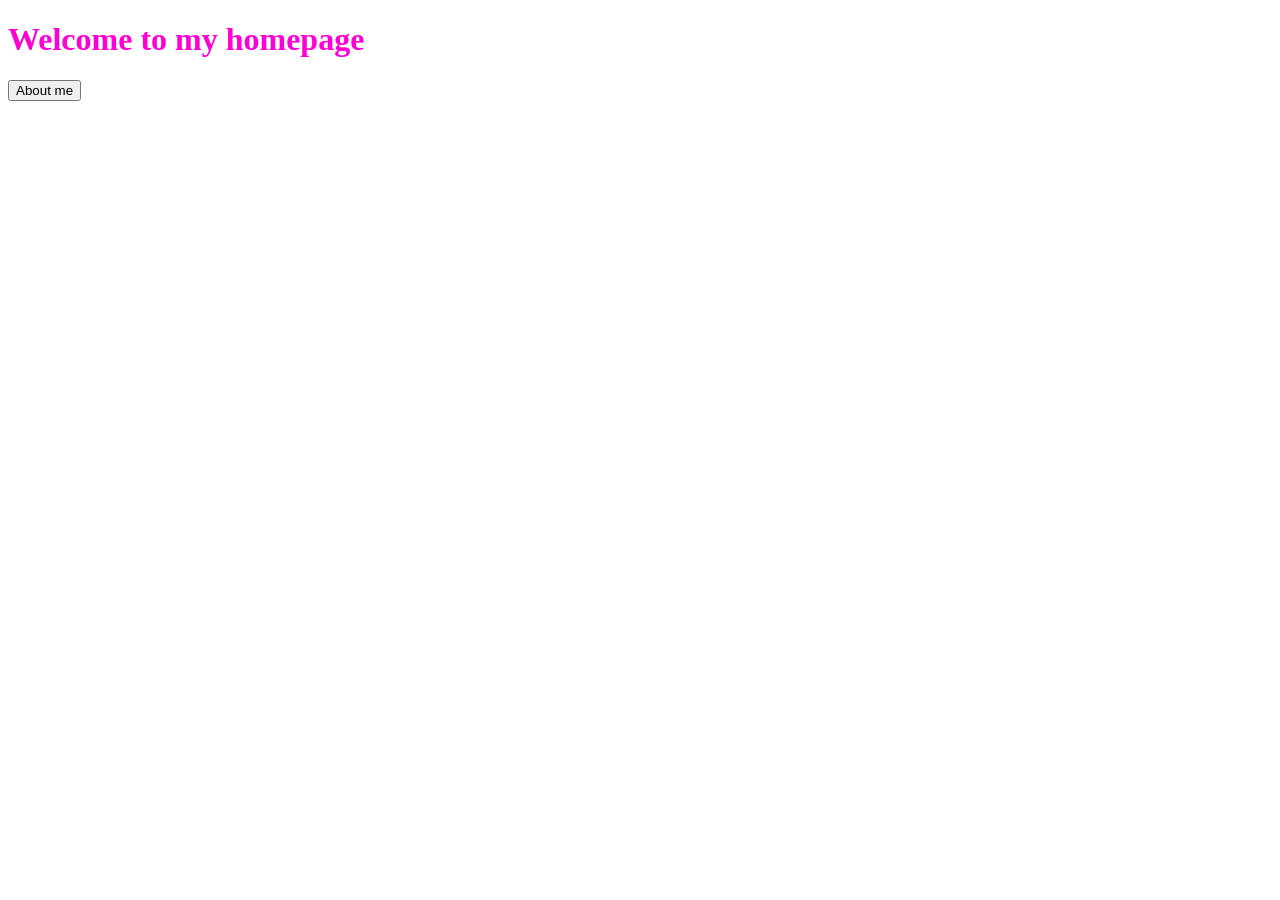
==== index.html @ db97ad0d "added about me section added a button to show about me section" ====
<!DOCTYPE html>
<html>
<head>
    <title>Hello World</title>
</head>
<body>
    <h1 style="color: rgb(255, 0, 212);">Welcome to my homepage</h1>
        <button onclick="showAboutMe()">About me</button>

    <div id="about-me" style="display: none;">
        <h2>About me</h2>
        <p>Hello! My name is Nicole. Welcome to my website!</p>
    </div>

    <script>
        function showAboutMe() {
            document.getElementById("about-me").style.display = "block";
        }
    </script>
</body>
</html>
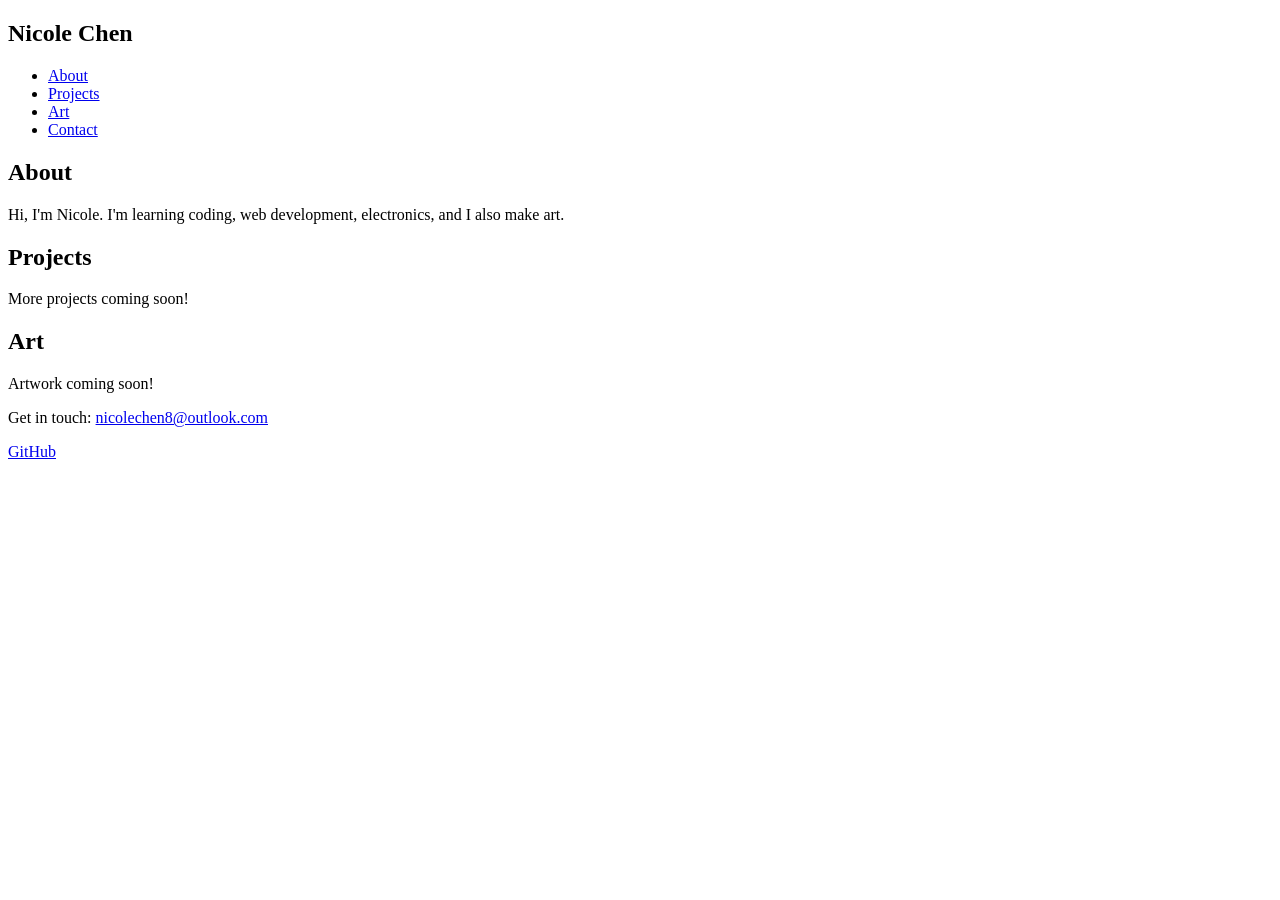
==== commit 53342ecb: "Added sections to portfolio Added clickable links to about, project, art, contact" ====
--- a/index.html
+++ b/index.html
@@ -1,21 +1,57 @@
 <!DOCTYPE html>
-<html>
+<html lang="en">
 <head>
-    <title>Hello World</title>
+  <meta charset="UTF-8">
+  <meta name="viewport" content="width=device-width, initial-scale=1.0">
+  <title>Your Name — Portfolio</title>
+  <link rel="stylesheet" href="style.css">
 </head>
 <body>
-    <h1 style="color: rgb(255, 0, 212);">Welcome to my homepage</h1>
-        <button onclick="showAboutMe()">About me</button>
 
-    <div id="about-me" style="display: none;">
-        <h2>About me</h2>
-        <p>Hello! My name is Nicole. Welcome to my website!</p>
-    </div>
+  <header>
+    <nav>
+      <h1>Nicole Chen</h1>
+      <ul class="nav-links">
+        <li><a href="#about">About</a></li>
+        <li><a href="#projects">Projects</a></li>
+        <li><a href="#art">Art</a></li>
+        <li><a href="#contact">Contact</a></li>
+      </ul>
+    </nav>
+  </header>
 
-    <script>
-        function showAboutMe() {
-            document.getElementById("about-me").style.display = "block";
-        }
-    </script>
+  <main>
+
+    <section id="about">
+      <h2>About</h2>
+      <p>Hi, I'm Nicole. I'm learning coding, web development, electronics, and I also make art.</p>
+    </section>
+
+    <section id="projects">
+      <h2>Projects</h2>
+      <div class="card-grid">
+        <div class="card placeholder">
+          <p>More projects coming soon!</p>
+        </div>
+      </div>
+    </section>
+
+    <section id="art">
+      <h2>Art</h2>
+      <div class="card-grid">
+        <div class="card placeholder">
+          <p>Artwork coming soon!</p>
+        </div>
+      </div>
+    </section>
+
+  </main>
+
+  <footer id="contact">
+    <p>Get in touch: <a href="mailto:nicolechen8@outlook.com">nicolechen8@outlook.com</a></p>
+    <p><a href="https://github.com/yimingchen1070" target="_blank">GitHub</a></p>
+  </footer>
+
+  <script src="script.js"></script>
 </body>
-</html>
+</html>
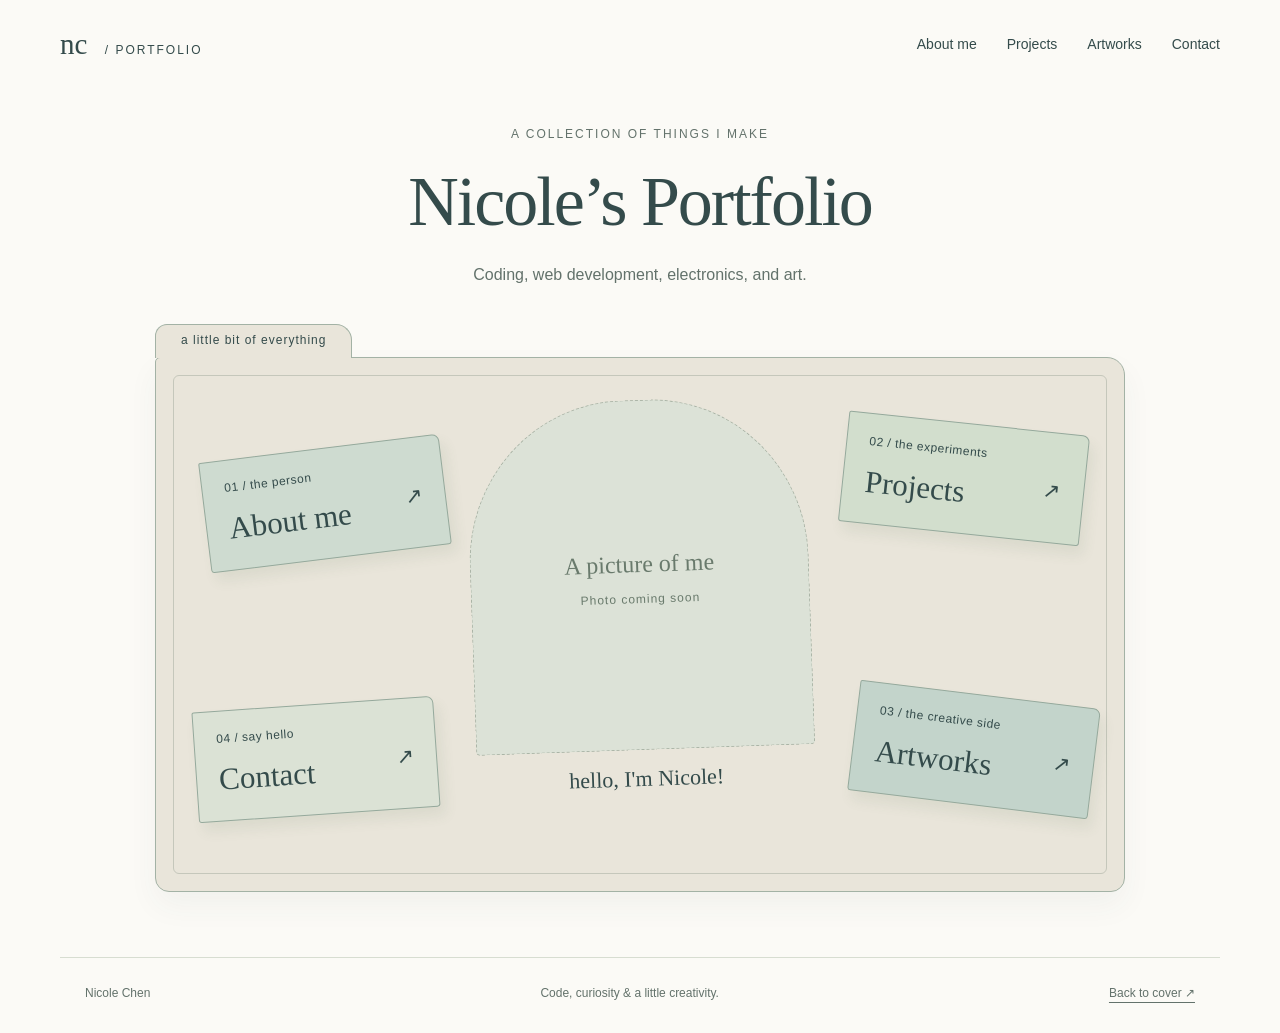
==== commit a859768b: "New design New interface design and different pages" ====
--- a/index.html
+++ b/index.html
@@ -1,57 +1,2 @@
 <!DOCTYPE html>
-<html lang="en">
-<head>
-  <meta charset="UTF-8">
-  <meta name="viewport" content="width=device-width, initial-scale=1.0">
-  <title>Your Name — Portfolio</title>
-  <link rel="stylesheet" href="style.css">
-</head>
-<body>
-
-  <header>
-    <nav>
-      <h1>Nicole Chen</h1>
-      <ul class="nav-links">
-        <li><a href="#about">About</a></li>
-        <li><a href="#projects">Projects</a></li>
-        <li><a href="#art">Art</a></li>
-        <li><a href="#contact">Contact</a></li>
-      </ul>
-    </nav>
-  </header>
-
-  <main>
-
-    <section id="about">
-      <h2>About</h2>
-      <p>Hi, I'm Nicole. I'm learning coding, web development, electronics, and I also make art.</p>
-    </section>
-
-    <section id="projects">
-      <h2>Projects</h2>
-      <div class="card-grid">
-        <div class="card placeholder">
-          <p>More projects coming soon!</p>
-        </div>
-      </div>
-    </section>
-
-    <section id="art">
-      <h2>Art</h2>
-      <div class="card-grid">
-        <div class="card placeholder">
-          <p>Artwork coming soon!</p>
-        </div>
-      </div>
-    </section>
-
-  </main>
-
-  <footer id="contact">
-    <p>Get in touch: <a href="mailto:nicolechen8@outlook.com">nicolechen8@outlook.com</a></p>
-    <p><a href="https://github.com/yimingchen1070" target="_blank">GitHub</a></p>
-  </footer>
-
-  <script src="script.js"></script>
-</body>
-</html>+<html lang="en"><head><meta charset="UTF-8"><meta name="viewport" content="width=device-width,initial-scale=1"><meta name="description" content="Nicole Chen's portfolio: coding, web development, electronics, and art."><title>Nicole's Portfolio — Nicole Chen</title><link rel="stylesheet" href="style.css"><script src="content.js" defer></script><script src="script.js" defer></script></head><body class="cover-page"><a class="skip" href="#main">Skip to content</a><header><a class="brand" href="index.html">nc<span> / portfolio</span></a><nav aria-label="Main navigation"><a href="about.html" >About me</a><a href="projects.html" >Projects</a><a href="art.html" >Artworks</a><a href="contact.html" >Contact</a></nav></header><main id="main"><div class="cover-heading"><p class="eyebrow">A collection of things I make</p><h1>Nicole’s Portfolio</h1><p>Coding, web development, electronics, and art.</p></div><section class="folder" aria-label="Explore my portfolio"><span class="folder-tab" aria-hidden="true">a little bit of everything</span><div class="folder-inner"></div><div class="cover-photo"><div class="photo-placeholder portrait" data-photo="portrait" role="img" aria-label="A picture of me"><span>A picture of me<small>Photo coming soon</small></span></div><span class="signature">hello, I'm Nicole!</span></div><a class="folder-link about-tab" href="about.html"><small>01 / the person</small>About me <span>↗</span></a><a class="folder-link projects-tab" href="projects.html"><small>02 / the experiments</small>Projects <span>↗</span></a><a class="folder-link contact-tab" href="contact.html"><small>04 / say hello</small>Contact <span>↗</span></a><a class="folder-link art-tab" href="art.html"><small>03 / the creative side</small>Artworks <span>↗</span></a></section></main><footer><span>Nicole Chen</span><span>Code, curiosity & a little creativity.</span><a href="index.html">Back to cover ↗</a></footer><dialog id="lightbox" aria-labelledby="lightbox-title"><button class="close" aria-label="Close artwork">Close ×</button><img id="lightbox-image" alt=""><h2 id="lightbox-title"></h2><p id="lightbox-caption"></p></dialog></body></html>
--- a/style.css
+++ b/style.css
@@ -0,0 +1,7 @@
+/* Shared colors: edit these to change the whole portfolio. */
+:root{--paper:#fbfaf6;--ink:#344b4b;--muted:#63726b;--green:#cedbd0;--border:#a3b2a5;--folder:#e9e5da;--hand:'Segoe Print','Bradley Hand','Comic Sans MS',cursive}
+*{box-sizing:border-box}html{scroll-behavior:smooth}body{margin:0;background:var(--paper);color:var(--ink);font:16px/1.7 'Segoe UI',Arial,sans-serif}a{color:inherit;text-underline-offset:5px}button{font:inherit;cursor:pointer}img{max-width:100%;display:block}[hidden]{display:none!important}:focus-visible{outline:3px solid #37684a;outline-offset:6px}h1,h2,p{margin-top:0}h1{font-family:var(--hand);font-size:clamp(40px,5.5vw,70px);font-weight:400;line-height:1.3;letter-spacing:-2px;margin-bottom:14px}h2{font-weight:500;font-size:25px;line-height:1.4}p{color:var(--muted)}header{max-width:1240px;margin:auto;min-height:90px;padding:20px 40px;display:flex;align-items:center;justify-content:space-between;gap:24px}.brand{font-family:Georgia,serif;font-size:29px;text-decoration:none}.brand span{font:12px 'Segoe UI',sans-serif;letter-spacing:2px;text-transform:uppercase;margin-left:12px}nav{display:flex;gap:30px;flex-wrap:wrap}nav a{font-size:14px;text-decoration:none}nav a:hover,nav a[aria-current]{text-decoration:underline;text-decoration-thickness:2px}.cover-heading{text-align:center;margin:34px 20px 68px}.eyebrow{font-size:12px;text-transform:uppercase;letter-spacing:2px}.folder{isolation:isolate;position:relative;max-width:970px;height:535px;margin:0 auto 65px;background:var(--folder);border:1px solid var(--border);border-radius:5px 18px 14px 14px;box-shadow:0 14px 30px #344b4b0d}.folder-tab{position:absolute;left:-1px;top:-34px;height:34px;padding:5px 25px;background:var(--folder);border:1px solid var(--border);border-bottom:0;border-radius:12px 16px 0 0;font-size:12px;letter-spacing:1px}.folder-inner{position:absolute;inset:17px;border:1px solid #c5c7bb;border-radius:6px;z-index:-1}.cover-photo{position:absolute;width:35%;left:32.5%;top:42px;text-align:center;transform:rotate(-2deg)}.photo-placeholder{background:#efeee7;border:1px dashed #aab4a6;display:grid;place-items:center;text-align:center;overflow:hidden}.photo-placeholder>span{font-family:var(--hand);font-size:24px;color:#697a6c}.photo-placeholder small{display:block;font:12px 'Segoe UI',sans-serif;letter-spacing:1px;margin-top:8px}.photo-placeholder img{width:100%;height:100%;object-fit:cover;min-height:0}.portrait{height:350px;border-radius:46% 46% 4px 4px;background:#dce2d7}.signature{display:block;font-family:var(--hand);font-size:22px;margin-top:10px}.folder-link{position:absolute;width:25%;padding:20px 22px;background:var(--green);border:1px solid #95a99c;box-shadow:5px 9px 13px #496a4917;border-radius:2px 7px 3px 3px;text-decoration:none;font-family:var(--hand);font-size:31px;line-height:1.4;transition:transform .2s,box-shadow .2s}.folder-link small{display:block;font:12px 'Segoe UI',sans-serif;letter-spacing:.5px;margin-bottom:12px}.folder-link>span{font:21px 'Segoe UI',sans-serif;float:right}.about-tab{left:5%;top:90px;transform:rotate(-7deg)}.projects-tab{right:4%;top:65px;transform:rotate(6deg);background:#d2decd}.contact-tab{left:4%;bottom:75px;transform:rotate(-4deg);background:#dbe2d5}.art-tab{right:3%;bottom:85px;transform:rotate(7deg);background:#c3d4cb}.folder-link:hover{transform:rotate(0) translateY(-6px);box-shadow:5px 15px 18px #496a4925}.inside-page main{max-width:1120px;margin:45px auto 90px;padding:0 30px;min-height:60vh}.page-heading{margin-bottom:45px}.page-heading>p:last-child{max-width:640px}.about-layout{display:grid;grid-template-columns:.8fr 1.2fr;gap:70px}.about-portrait{height:650px;background:#e1e6dc}.about-copy{padding:8px 0}.handwriting{font-family:var(--hand);font-size:55px;font-weight:400;margin-bottom:18px}.intro{font-size:20px;line-height:1.9}.interests{display:flex;flex-wrap:wrap;gap:10px;margin:25px 0 35px}.interests span,.pill{border:1px solid #bdc8ba;padding:4px 12px;border-radius:30px;font-size:12px}.about-snapshot{height:240px;margin:25px 0;transform:rotate(1deg)}.text-link{font-size:14px;font-weight:600}.project-grid{display:grid;grid-template-columns:1fr 1fr;gap:30px}.project-card{text-decoration:none;background:#fff;border:1px solid #c9cec2;padding:12px;transition:transform .2s,box-shadow .2s}.project-card:hover{transform:translateY(-6px);box-shadow:0 14px 25px #344b4b12}.code-cover{min-height:270px;background:#dce4da;display:flex;flex-direction:column;align-items:center;justify-content:center;gap:18px}.code-cover>span{font:70px Georgia,serif}.code-cover small{font:13px monospace}.card-copy{padding:22px 12px}.card-copy h2{font-size:23px}.card-copy h2 span{float:right}.empty-project{border:1px dashed #b5c0b3;display:flex;flex-direction:column;align-items:center;justify-content:center;min-height:300px}.empty-project>span{font-size:50px;font-weight:200}.project-detail{display:grid;grid-template-columns:.8fr 1.2fr;gap:50px;align-items:start}.project-detail .code-cover{min-height:350px}.project-detail h2:not(:first-child){margin-top:30px}.back-link{display:inline-block;margin-bottom:30px}.button{display:inline-block;padding:12px 22px;background:var(--ink);color:white;border-radius:3px;text-decoration:none}.button:hover{background:#48634f}.art-grid{columns:3;column-gap:25px}.art-piece{break-inside:avoid;margin:0 0 25px}.art-piece a{display:block;border:1px solid #c7cfc1;background:white;padding:10px;transition:transform .2s}.art-piece a:hover{transform:translateY(-4px)}.art-piece img{width:100%;height:auto}.art-piece figcaption{padding:10px 3px;font-size:14px}.gallery-empty{min-height:350px;display:grid;align-content:center;justify-items:center;gap:20px;border-top:1px solid #dce0d6}.empty-frame{width:160px;height:190px;border:1px solid #bbc7b6;outline:8px solid #eeeee6;transform:rotate(-4deg)}.contact-grid{display:grid;grid-template-columns:1fr 1fr;gap:24px}.contact-card{border:1px solid #bbc7b6;background:#e6ebe1;padding:30px;text-decoration:none;transition:transform .2s}.contact-card:hover{transform:translateY(-5px)}.contact-symbol{display:block;font:30px Georgia,serif;margin-bottom:35px}.contact-card h2 span{float:right}.contact-card p{font-size:14px;overflow-wrap:anywhere;margin-bottom:0}footer{max-width:1160px;margin:auto;padding:25px 25px 30px;display:flex;justify-content:space-between;gap:20px;border-top:1px solid #d7ddd1;font-size:12px;color:var(--muted)}dialog{width:min(900px,92vw);max-height:92vh;border:1px solid #a6b8a3;background:var(--paper);color:var(--ink);padding:25px}dialog::backdrop{background:#263c38c9}dialog img{max-height:65vh;margin:auto;object-fit:contain}dialog h2{margin:20px 0 5px}.close{display:block;margin:0 0 20px auto;background:transparent;border:1px solid #a6b8a3;padding:7px 14px}.modal-open{overflow:hidden}.skip{position:fixed;left:15px;top:-100px;background:white;padding:10px;z-index:50}.skip:focus{top:10px}
+@media(max-width:1000px){.folder{margin-inline:30px}}
+@media(max-width:800px){header{padding:20px 24px;flex-direction:column;gap:15px}nav{gap:24px}.cover-heading{margin-top:25px}.folder{height:490px}.folder-link{font-size:24px;padding:17px 14px;width:29%}.cover-photo{width:32%;left:34%;top:80px}.portrait{height:280px}.about-tab,.contact-tab{left:3%}.art-tab,.projects-tab{right:3%}.signature{font-size:17px}.about-layout{gap:35px}.about-portrait{height:520px}.project-detail{grid-template-columns:1fr}.art-grid{columns:2}}
+@media(max-width:540px){h1{letter-spacing:-1px}nav{gap:20px}nav a{font-size:14px}.cover-heading{margin-bottom:60px}.cover-heading p{padding-inline:18px}.folder{height:auto;display:grid;grid-template-columns:1fr 1fr;gap:16px;padding:28px 20px 30px;margin-inline:20px}.cover-photo{position:relative;left:auto;top:auto;grid-column:1/-1;width:70%;margin:0 auto 10px}.portrait{height:240px}.folder-link{position:relative;inset:auto;width:100%;font-size:24px;padding:16px 12px}.folder-link>span{font-size:16px}.about-tab,.contact-tab{transform:rotate(-3deg)}.projects-tab,.art-tab{transform:rotate(3deg)}.inside-page main{padding:0 22px;margin-top:30px}.about-layout,.project-grid,.contact-grid{grid-template-columns:1fr}.about-portrait{height:340px}.about-snapshot{height:210px}.intro{font-size:18px}.art-grid{columns:1}.contact-symbol{margin-bottom:24px}footer{flex-wrap:wrap}footer span:nth-child(2){display:none}}
+@media(prefers-reduced-motion:reduce){html{scroll-behavior:auto}*{transition:none!important}}
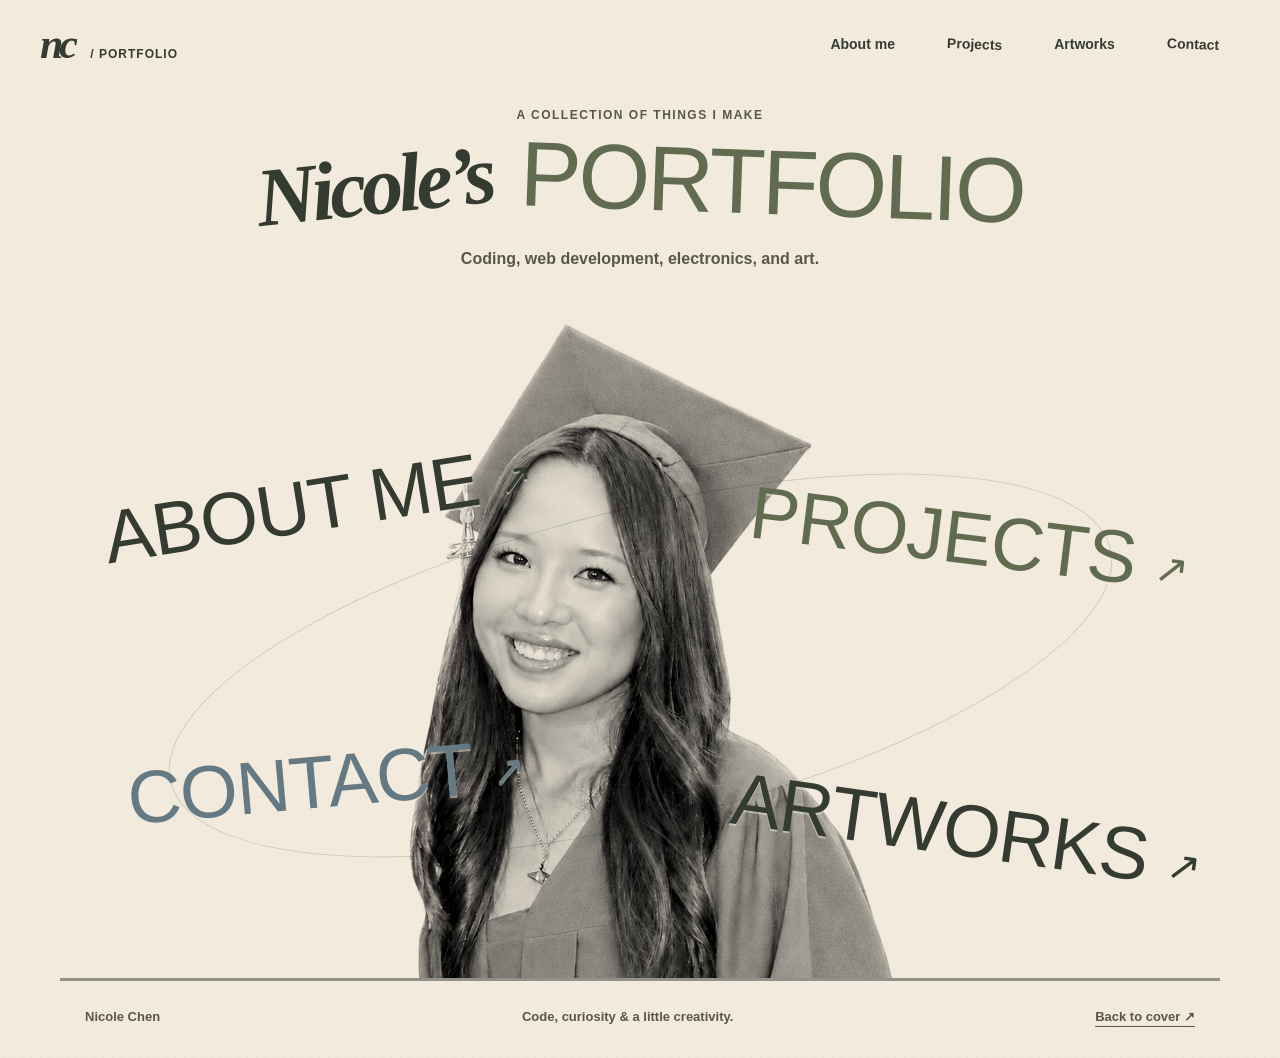
==== commit d657acbc: "New design Added pictures to about me section and on main page, removed folder design, new colour pa" ====
--- a/index.html
+++ b/index.html
@@ -1,2 +1,3 @@
 <!DOCTYPE html>
-<html lang="en"><head><meta charset="UTF-8"><meta name="viewport" content="width=device-width,initial-scale=1"><meta name="description" content="Nicole Chen's portfolio: coding, web development, electronics, and art."><title>Nicole's Portfolio — Nicole Chen</title><link rel="stylesheet" href="style.css"><script src="content.js" defer></script><script src="script.js" defer></script></head><body class="cover-page"><a class="skip" href="#main">Skip to content</a><header><a class="brand" href="index.html">nc<span> / portfolio</span></a><nav aria-label="Main navigation"><a href="about.html" >About me</a><a href="projects.html" >Projects</a><a href="art.html" >Artworks</a><a href="contact.html" >Contact</a></nav></header><main id="main"><div class="cover-heading"><p class="eyebrow">A collection of things I make</p><h1>Nicole’s Portfolio</h1><p>Coding, web development, electronics, and art.</p></div><section class="folder" aria-label="Explore my portfolio"><span class="folder-tab" aria-hidden="true">a little bit of everything</span><div class="folder-inner"></div><div class="cover-photo"><div class="photo-placeholder portrait" data-photo="portrait" role="img" aria-label="A picture of me"><span>A picture of me<small>Photo coming soon</small></span></div><span class="signature">hello, I'm Nicole!</span></div><a class="folder-link about-tab" href="about.html"><small>01 / the person</small>About me <span>↗</span></a><a class="folder-link projects-tab" href="projects.html"><small>02 / the experiments</small>Projects <span>↗</span></a><a class="folder-link contact-tab" href="contact.html"><small>04 / say hello</small>Contact <span>↗</span></a><a class="folder-link art-tab" href="art.html"><small>03 / the creative side</small>Artworks <span>↗</span></a></section></main><footer><span>Nicole Chen</span><span>Code, curiosity & a little creativity.</span><a href="index.html">Back to cover ↗</a></footer><dialog id="lightbox" aria-labelledby="lightbox-title"><button class="close" aria-label="Close artwork">Close ×</button><img id="lightbox-image" alt=""><h2 id="lightbox-title"></h2><p id="lightbox-caption"></p></dialog></body></html>+<html lang="en"><head><meta charset="UTF-8"><meta name="viewport" content="width=device-width,initial-scale=1"><meta name="description" content="Nicole Chen's portfolio: coding, web development, electronics, and art."><title>Nicole's Portfolio — Nicole Chen</title><link rel="stylesheet" href="style.css"><script src="content.js" defer></script><script src="script.js" defer></script></head><body class="cover-page index-page"><a class="skip" href="#main">Skip to content</a><header><a class="brand" href="index.html">nc<span> / portfolio</span></a><nav aria-label="Main navigation"><a href="about.html" >About me</a><a href="projects.html" >Projects</a><a href="art.html" >Artworks</a><a href="contact.html" >Contact</a></nav></header><main id="main"><div class="cover-heading"><p class="eyebrow">A collection of things I make</p><h1><span class="title-name">Nicole’s</span> <span class="title-work">Portfolio</span></h1><p>Coding, web development, electronics, and art.</p></div><section class="portrait-stage" aria-label="Explore my portfolio"><div class="cover-photo"><div class="photo-placeholder portrait" data-photo="portrait" role="img" aria-label="A picture of me"><span>A picture of me<small>Photo coming soon</small></span></div></div><a class="folder-link about-tab" href="about.html"><small>01 / the person</small>About me <span>↗</span></a><a class="folder-link projects-tab" href="projects.html"><small>02 / the experiments</small>Projects <span>↗</span></a><a class="folder-link contact-tab" href="contact.html"><small>04 / say hello</small>Contact <span>↗</span></a><a class="folder-link art-tab" href="art.html"><small>03 / the creative side</small>Artworks <span>↗</span></a></section></main><footer><span>Nicole Chen</span><span>Code, curiosity & a little creativity.</span><a href="index.html">Back to cover ↗</a></footer><dialog id="lightbox" aria-labelledby="lightbox-title"><button class="close" aria-label="Close artwork">Close ×</button><img id="lightbox-image" alt=""><h2 id="lightbox-title"></h2><p id="lightbox-caption"></p></dialog></body></html>
+
--- a/style.css
+++ b/style.css
@@ -5,3 +5,468 @@
 @media(max-width:800px){header{padding:20px 24px;flex-direction:column;gap:15px}nav{gap:24px}.cover-heading{margin-top:25px}.folder{height:490px}.folder-link{font-size:24px;padding:17px 14px;width:29%}.cover-photo{width:32%;left:34%;top:80px}.portrait{height:280px}.about-tab,.contact-tab{left:3%}.art-tab,.projects-tab{right:3%}.signature{font-size:17px}.about-layout{gap:35px}.about-portrait{height:520px}.project-detail{grid-template-columns:1fr}.art-grid{columns:2}}
 @media(max-width:540px){h1{letter-spacing:-1px}nav{gap:20px}nav a{font-size:14px}.cover-heading{margin-bottom:60px}.cover-heading p{padding-inline:18px}.folder{height:auto;display:grid;grid-template-columns:1fr 1fr;gap:16px;padding:28px 20px 30px;margin-inline:20px}.cover-photo{position:relative;left:auto;top:auto;grid-column:1/-1;width:70%;margin:0 auto 10px}.portrait{height:240px}.folder-link{position:relative;inset:auto;width:100%;font-size:24px;padding:16px 12px}.folder-link>span{font-size:16px}.about-tab,.contact-tab{transform:rotate(-3deg)}.projects-tab,.art-tab{transform:rotate(3deg)}.inside-page main{padding:0 22px;margin-top:30px}.about-layout,.project-grid,.contact-grid{grid-template-columns:1fr}.about-portrait{height:340px}.about-snapshot{height:210px}.intro{font-size:18px}.art-grid{columns:1}.contact-symbol{margin-bottom:24px}footer{flex-wrap:wrap}footer span:nth-child(2){display:none}}
 @media(prefers-reduced-motion:reduce){html{scroll-behavior:auto}*{transition:none!important}}
+
+/* === ARTSY GREEN REDESIGN ===
+   Palette and display fonts live here. These system fonts work offline too.
+   Georgia bold italic gives the expressive serif; Impact gives the chunky type. */
+:root {
+  --paper: #F2EBDD;
+  --ink: #343B30;
+  --muted: #59564C;
+  --green: #BDC3A5;
+  --border: #606B50;
+  --folder: #D8CEBA;
+  --blue: #657982;
+  --display: Georgia, 'Times New Roman', serif;
+  --chunky: Impact, 'Arial Black', sans-serif;
+}
+body {
+  background-color: var(--paper);
+  background-image: radial-gradient(#79715f10 .8px, transparent .8px);
+  background-size: 9px 9px;
+}
+h1 {
+  font-family: var(--display);
+  font-style: italic;
+  font-weight: 900;
+  font-size: clamp(58px, 8vw, 112px);
+  line-height: 1.03;
+  letter-spacing: -5px;
+}
+h2 { font-family: var(--display); font-weight: 900; }
+header { max-width: 1320px; padding-block: 25px; }
+.brand { font: italic 900 42px/.9 var(--display); letter-spacing: -4px; }
+.brand span { color: var(--ink); letter-spacing: 1px; font-weight: 800; }
+nav { gap: 10px; }
+nav a {
+  border: 2px solid var(--ink);
+  border-radius: 48% 45% 43% 48% / 50%;
+  padding: 7px 21px;
+  font-weight: 800;
+  background: var(--paper);
+  transition: transform .18s, background .18s;
+}
+nav a:nth-child(even) { transform: rotate(2deg); }
+nav a:hover, nav a[aria-current] { background: var(--ink); color: var(--paper); text-decoration: none; transform: rotate(-3deg); }
+.eyebrow { font-weight: 900; letter-spacing: 1.5px; }
+.cover-heading { position: relative; max-width: 1100px; margin: 30px auto 80px; padding: 0 28px; }
+.cover-heading h1 { display: flex; justify-content: center; align-items: baseline; flex-wrap: wrap; column-gap: 28px; }
+.title-name { font-size: clamp(64px, 9vw, 130px); transform: rotate(-6deg); }
+.title-work {
+  font: 400 clamp(64px, 10vw, 142px)/1 var(--chunky);
+  text-transform: uppercase;
+  letter-spacing: -3px;
+  color: var(--border);
+  transform: rotate(2deg);
+}
+.cover-heading > p:last-child { font-weight: 600; margin-top: 23px; }
+/* Curved rules are abstract accents, kept behind the readable content. */
+.cover-heading::after {
+  content: ''; position: absolute; width: 180px; height: 26px;
+  left: calc(50% - 90px); bottom: -25px;
+  border-bottom: 4px solid var(--blue); border-radius: 50%; transform: rotate(-4deg);
+}
+.folder {
+  max-width: 1040px; height: 590px;
+  border: 3px solid var(--ink);
+  border-radius: 5% 4% 3% 6% / 3% 5% 4% 3%;
+  box-shadow: 10px 12px 0 var(--ink);
+  background-image: repeating-linear-gradient(0deg, transparent 0 45px, #fffaf02b 45px 46px);
+}
+.folder-tab {
+  top: -40px; left: 25px; height: 40px;
+  border: 3px solid var(--ink); border-bottom: 0;
+  padding: 9px 24px; background: var(--green); color: var(--ink);
+  border-radius: 22px 32px 0 0; font-weight: 800;
+}
+.folder-inner { inset: 22px; border: 2px dashed #8d927470; border-radius: 6% 2% 4% 5%; }
+.folder::before, .folder::after {
+  content: ''; position: absolute; pointer-events: none; z-index: -1;
+  width: 80%; height: 180px; left: 9%; top: 160px;
+  border: 3px solid var(--paper); border-radius: 50%; transform: rotate(-22deg);
+}
+.folder::after { width: 65%; left: 18%; top: 200px; transform: rotate(28deg); border-color: var(--green); }
+.cover-photo { top: 55px; width: 34%; left: 33%; padding: 13px 13px 20px; background: var(--paper); transform: rotate(-4deg); box-shadow: 5px 6px 0 #554e3e40; }
+.portrait { height: 360px; border-radius: 45% 48% 4px 4px; background: var(--green); border: 2px solid var(--ink); }
+.photo-placeholder > span { color: var(--ink); font: italic 900 27px/1.25 var(--display); padding: 18px; }
+.photo-placeholder small { font: 13px/1.6 'Segoe UI', sans-serif; }
+.signature { font: italic 900 26px/1.3 var(--display); margin-top: 17px; }
+.folder-link {
+  width: 27%; border: 2px solid var(--ink); color: var(--ink);
+  font: 400 clamp(28px, 3.4vw, 44px)/1.05 var(--chunky);
+  text-transform: uppercase; padding: 24px 20px;
+  box-shadow: 6px 7px 0 #554e3e55;
+  border-radius: 9% 4% 12% 5% / 7% 13% 6% 10%;
+}
+.folder-link small { font: 700 12px/1.4 'Segoe UI', sans-serif; text-transform: none; }
+.folder-link > span { float: none; display: inline-block; font-size: 25px; }
+.about-tab { left: 3%; top: 95px; background: var(--paper); transform: rotate(-10deg); }
+.projects-tab { right: 2%; top: 65px; background: var(--green); transform: rotate(8deg); }
+.contact-tab { left: 2%; bottom: 75px; background: var(--blue); color: white; transform: rotate(-6deg); }
+.art-tab { right: 2%; bottom: 85px; background: #fffef7; transform: rotate(10deg); }
+.folder-link:hover { transform: rotate(0) translateY(-7px); box-shadow: 8px 12px 0 var(--ink); }
+.inside-page main { margin-top: 50px; }
+.page-heading { position: relative; padding-bottom: 30px; margin-bottom: 55px; }
+.page-heading::after { content: ''; display: block; width: min(400px, 85%); height: 25px; border-bottom: 4px solid var(--blue); border-radius: 50%; transform: rotate(-3deg); }
+.page-heading h1 { margin-block: 16px 24px; }
+.about-layout { gap: 55px; }
+.about-portrait { background: var(--green); border: 10px solid #fffef7; outline: 2px solid var(--ink); transform: rotate(-3deg); box-shadow: 13px 15px 0 var(--blue); border-radius: 40% 43% 2% 2%; }
+.about-copy { padding: 20px 10px; }
+.handwriting { font: italic 900 90px/.95 var(--display); letter-spacing: -5px; transform: rotate(-5deg); margin-bottom: 35px; }
+.intro { color: var(--ink); }
+.interests { gap: 14px; }
+.interests span { font-size: 14px; font-weight: 800; background: var(--green); border: 2px solid var(--ink); padding: 7px 14px; transform: rotate(-3deg); }
+.interests span:nth-child(even) { background: var(--blue); color: white; transform: rotate(4deg); }
+.about-snapshot { background: #fffef7; border: 9px solid #fffef7; outline: 2px solid var(--ink); box-shadow: 7px 8px 0 var(--border); transform: rotate(3deg); margin-block: 40px; }
+.project-grid { gap: 40px; }
+.project-card { border: 2px solid var(--ink); padding: 14px; transform: rotate(-2deg); box-shadow: 8px 9px 0 var(--border); }
+.project-card:hover { transform: rotate(0) translateY(-5px); box-shadow: 9px 14px 0 var(--border); }
+.code-cover { background: var(--blue); color: white; border-radius: 40% 40% 3px 3px; min-height: 290px; }
+.code-cover > span { font: 900 90px/1 var(--display); }
+.card-copy h2 { font: 400 30px/1.1 var(--chunky); text-transform: uppercase; }
+.pill { background: var(--paper); border-color: var(--border); color: var(--ink); }
+.empty-project { border: 2px dashed var(--border); border-radius: 43% 48% 38% 45%; background: #c9c9b445; padding: 35px; text-align: center; }
+.empty-project h2 { font-style: italic; font-size: 36px; }
+.project-detail { gap: 45px; }
+.project-detail > div:last-child { background: #fffef7; padding: 28px; border: 2px solid var(--ink); box-shadow: 8px 8px 0 var(--green); }
+.button { border-radius: 50%; border: 2px solid var(--ink); padding: 14px 26px; font-weight: 800; }
+.contact-grid { gap: 35px; }
+.contact-card { background: var(--green); border: 2px solid var(--ink); border-radius: 8% 3% 10% 4%; box-shadow: 7px 8px 0 var(--ink); transform: rotate(-2deg); }
+.contact-card:nth-child(2) { background: var(--blue); color: white; transform: rotate(2deg); }
+.contact-card:nth-child(3) { background: var(--border); color: var(--paper); transform: rotate(2deg); }
+.contact-card:nth-child(4) { background: #fffef7; transform: rotate(-2deg); }
+.contact-card p { color: inherit; font-weight: 600; }
+.contact-card h2 { font: 400 42px/1.1 var(--chunky); text-transform: uppercase; }
+.contact-card:hover { transform: rotate(0) translateY(-6px); }
+.contact-symbol { font-weight: 900; }
+footer { border-top: 3px solid var(--ink); font-size: 13px; font-weight: 700; margin-top: 30px; }
+:focus-visible { outline: 4px solid var(--blue); outline-offset: 7px; }
+
+/* Artwork gets a quiet white room, with the same expressive typography. */
+.art-page { --paper: #fff; --ink: #222; --muted: #555; background: white; }
+.art-page .page-heading h1 { font-style: normal; font-family: var(--chunky); font-weight: 400; letter-spacing: -2px; }
+.art-page .page-heading::after { border-color: #222; height: 0; border-width: 1px; border-radius: 0; transform: none; width: 100%; }
+.art-page .gallery-empty { border: 0; }
+.art-page .empty-frame { border-color: #bbb; outline-color: #f4f4f4; }
+.art-page .art-piece a { padding: 0; border: 0; background: white; }
+.art-page .art-piece figcaption { color: #555; font-weight: 400; }
+.art-page footer { border-width: 1px; }
+.art-page dialog { background: white; border-color: #bbb; }
+.art-page dialog::backdrop { background: #000b; }
+.art-page .close { border-color: #999; }
+
+@media (max-width: 800px) {
+  h1 { font-size: clamp(55px, 10vw, 88px); letter-spacing: -3px; }
+  header { padding: 24px; }
+  nav { justify-content: center; gap: 8px; }
+  nav a { padding: 6px 14px; }
+  .cover-heading { margin-bottom: 75px; }
+  .cover-heading h1 { column-gap: 15px; }
+  .folder { height: 520px; }
+  .cover-photo { top: 65px; }
+  .portrait { height: 300px; }
+  .folder-link { width: 28%; padding: 20px 12px; font-size: 30px; }
+  .signature { font-size: 21px; }
+  .about-layout { gap: 35px; }
+  .handwriting { font-size: 70px; }
+}
+@media (max-width: 540px) {
+  .cover-heading h1 { display: block; }
+  .title-name, .title-work { display: block; }
+  .title-name { font-size: 68px; margin-bottom: 8px; }
+  .title-work { font-size: clamp(55px, 15vw, 80px); letter-spacing: -2px; }
+  .folder { height: auto; margin-inline: 18px; padding: 28px 17px; gap: 22px 14px; box-shadow: 6px 8px 0 var(--ink); }
+  .folder-tab { left: 12px; padding-inline: 14px; font-size: 12px; }
+  .cover-photo { top: auto; left: auto; width: 82%; margin-bottom: 10px; }
+  .portrait { height: 260px; }
+  .folder-link { width: 100%; inset: auto; padding: 17px 10px; font-size: clamp(22px, 6vw, 30px); }
+  .folder-link small { font-size: 12px; }
+  .folder-link > span { font-size: 19px; }
+  .about-tab, .contact-tab { transform: rotate(-4deg); }
+  .projects-tab, .art-tab { transform: rotate(4deg); }
+  .about-portrait { margin: 0 8px 20px; }
+  .about-copy { padding-inline: 0; }
+  .project-card { margin-inline: 5px; }
+  .contact-card { margin-inline: 4px; }
+  .page-heading { margin-bottom: 35px; }
+  .project-detail > div:last-child { padding: 22px; }
+}
+@media (prefers-reduced-motion: reduce) { * { transition: none !important; } }
+
+
+/* Scanned paper surfaces and an unframed portrait cutout. */
+.folder, .folder-tab, .folder-link, .contact-card, .project-card,
+.about-snapshot, .project-detail > div:last-child {
+  background-image: url('images/paper-grain.png');
+  background-size: 620px;
+  background-blend-mode: multiply;
+  border-color: #929087;
+  border-width: 1px;
+  box-shadow: 2px 5px 9px #514b3626, 0 1px 2px #514b3620;
+}
+.folder { border-radius: 9px 17px 12px 8px; box-shadow: 3px 12px 20px #514b3626, inset 0 1px 2px #fff9; }
+.folder-tab { border-radius: 16px 25px 0 0; width: 225px; }
+.folder-inner { border: 0; box-shadow: inset 0 -2px 4px #76695018; }
+.folder::before, .folder::after { display: none; }
+.folder-link { border-radius: 2px 5px 1px 3px; }
+.folder-link:hover, .contact-card:hover, .project-card:hover { box-shadow: 3px 10px 15px #514b3633; }
+.cover-photo { background: transparent; padding: 0; box-shadow: none; transform: none; top: 20px; bottom: 0; width: 40%; left: 30%; }
+.portrait, .about-portrait { background: transparent; border: 0; outline: 0; border-radius: 0; box-shadow: none; transform: none; height: 100%; }
+.cover-photo .portrait img, .about-portrait img { object-fit: contain; object-position: center bottom; }
+.about-portrait { height: 650px; }
+.folder-link { z-index: 2; }
+nav a, footer, .interests span, .button { border-color: #929087; }
+.art-page .art-piece a { background-image: none; box-shadow: none; }
+@media (max-width: 540px) {
+  .folder { box-shadow: 3px 9px 15px #514b3626; }
+  .cover-photo { width: 90%; left: auto; top: auto; bottom: auto; height: 360px; }
+  .about-portrait { height: 450px; }
+}
+
+/* White in the portrait blends into the paper, leaving the grey cutout visible. */
+.cover-photo, .about-portrait { mix-blend-mode: multiply; }
+
+/* Collage accents are decorative only: they never capture clicks or keyboard focus. */
+.collage-decoration {
+  position: absolute;
+  pointer-events: none;
+  user-select: none;
+  mix-blend-mode: multiply;
+  width: 330px;
+  height: auto;
+}
+.scraps-upper { top: -58px; left: 12px; width: 265px; transform: rotate(-18deg); z-index: 1; }
+.scraps-portrait { bottom: -30px; left: 22%; width: 56%; transform: rotate(7deg); z-index: 3; }
+/* Plain text links, nestled next to the portrait. */
+.folder-link, .folder-link:hover, .folder-link:focus-visible {
+  background: none;
+  border: 0;
+  box-shadow: none;
+  border-radius: 0;
+  color: var(--ink);
+}
+.folder-link {
+  width: auto;
+  max-width: 31%;
+  padding: 12px 5px;
+  z-index: 4;
+  transition: transform .2s, color .2s;
+  text-shadow: 0 1px 0 #f2ebdd80;
+}
+.folder-link:hover { color: #596c73; transform: rotate(0) translateY(-5px) scale(1.06); }
+.folder-link small { display: none; }
+.about-tab { left: 13%; top: 185px; transform: rotate(-10deg); }
+.projects-tab { right: 11%; top: 205px; transform: rotate(8deg); }
+.contact-tab { left: 14%; bottom: 155px; transform: rotate(-7deg); }
+.art-tab { right: 10%; bottom: 145px; transform: rotate(9deg); }
+nav a, nav a:hover, nav a[aria-current], .button, .button:hover {
+  background: none;
+  border: 0;
+  box-shadow: none;
+  border-radius: 0;
+  color: var(--ink);
+}
+nav a { transition: transform .2s; }
+nav a:hover, nav a[aria-current] { text-decoration: underline; text-underline-offset: 6px; }
+.button { padding-left: 0; padding-right: 0; text-decoration: underline; transition: transform .2s; }
+.button:hover { transform: translateY(-3px); }
+.inside-page main { position: relative; padding-bottom: 90px; }
+.scraps-heading { right: 0; top: -55px; width: 260px; transform: rotate(12deg); z-index: -1; opacity: .8; }
+.page-heading { isolation: isolate; }
+.page-heading h1, .page-heading p { position: relative; z-index: 1; }
+.scraps-bottom { right: 30px; bottom: -45px; width: 290px; transform: rotate(-8deg); }
+.about-page .scraps-bottom { right: auto; left: 8%; width: 360px; bottom: -15px; }
+.art-page main { padding-bottom: 0; }
+@media (max-width: 800px) {
+  .about-tab { left: 8%; top: 165px; }
+  .projects-tab { right: 7%; top: 185px; }
+  .contact-tab { left: 9%; bottom: 145px; }
+  .art-tab { right: 7%; bottom: 125px; }
+  .scraps-upper { width: 220px; }
+  .scraps-heading { width: 190px; opacity: .5; }
+}
+@media (max-width: 540px) {
+  .folder { display: block; height: 570px; padding: 35px 15px 20px; }
+  .cover-photo { position: absolute; left: 20%; top: 55px; width: 60%; height: 430px; margin: 0; }
+  .folder-link { position: absolute; max-width: 43%; font-size: clamp(23px, 6vw, 30px); }
+  .about-tab { left: 4%; top: 190px; }
+  .projects-tab { right: 3%; top: 220px; }
+  .contact-tab { left: 5%; bottom: 170px; }
+  .art-tab { right: 3%; bottom: 140px; }
+  .scraps-upper { width: 180px; top: -35px; left: 0; }
+  .scraps-portrait { width: 90%; left: 5%; bottom: -10px; }
+  .scraps-heading { width: 155px; top: -35px; opacity: .35; }
+  .scraps-bottom, .about-page .scraps-bottom { width: 230px; left: auto; right: 10px; bottom: -25px; }
+}
+@media (prefers-reduced-motion: reduce) { .folder-link, nav a, .button { transition: none; } }
+
+/* Plain folder and larger cover portrait. Crop in the layout, preserving the photo file. */
+.folder, .folder-tab {
+  background-image: none;
+  background-blend-mode: normal;
+  background-color: var(--folder);
+}
+.collage-decoration { display: none; }
+.cover-photo {
+  top: 8px;
+  bottom: 0;
+  left: 21%;
+  width: 58%;
+  height: auto;
+  overflow: hidden;
+}
+.cover-photo .portrait { position: relative; height: 100%; overflow: hidden; }
+.cover-photo .portrait img {
+  position: absolute;
+  top: 0;
+  left: 0;
+  width: 100%;
+  height: auto;
+  max-width: none;
+  object-fit: initial;
+}
+.inside-page main { padding-bottom: 0; }
+@media (max-width: 800px) and (min-width: 541px) {
+  .cover-photo { left: 15%; width: 70%; }
+}
+@media (max-width: 540px) {
+  .cover-photo { top: 10px; bottom: 0; left: 6%; width: 88%; height: auto; }
+}
+
+/* Centre the cover cutout and show a little more of the portrait. */
+.cover-photo { left: 50%; width: 52%; transform: translateX(-50%); }
+@media (max-width: 800px) and (min-width: 541px) {
+  .cover-photo { left: 50%; width: 62%; }
+}
+@media (max-width: 540px) {
+  .cover-photo { left: 50%; width: 78%; }
+}
+
+/* Keep the cap-to-upper-torso crop consistent across screen sizes. */
+.cover-photo {
+  top: 10px;
+  bottom: 0;
+  left: 50%;
+  width: 100%;
+  height: auto;
+  transform: translateX(-50%);
+  pointer-events: none;
+}
+.cover-photo .portrait img {
+  top: 0;
+  left: 50%;
+  width: auto;
+  height: 185%;
+  max-width: none;
+  transform: translateX(-50%);
+}
+
+/* Open portrait composition: no folder, frame, or paper surface. */
+.index-page .cover-heading { margin: 15px auto 5px; }
+.index-page .cover-heading .eyebrow { margin-bottom: 12px; }
+.index-page .title-name { font-size: clamp(52px, 6.5vw, 90px); }
+.index-page .title-work { font-size: clamp(58px, 7.2vw, 100px); }
+.index-page .cover-heading > p:last-child { margin-top: 15px; }
+.index-page .cover-heading::after { display: none; }
+.portrait-stage {
+  position: relative;
+  isolation: isolate;
+  width: min(1240px, 100%);
+  height: 690px;
+  margin: 0 auto;
+}
+/* A quiet oval accent connects the floating type without enclosing the portrait. */
+.portrait-stage::before {
+  content: '';
+  position: absolute;
+  pointer-events: none;
+  width: 78%;
+  height: 45%;
+  left: 11%;
+  top: 32%;
+  border: 1px solid #929b8a66;
+  border-radius: 50%;
+  transform: rotate(-14deg);
+  z-index: -1;
+}
+.portrait-stage .cover-photo { top: 0; bottom: 0; }
+.portrait-stage .portrait img { height: 185%; }
+.portrait-stage .folder-link {
+  max-width: none;
+  font-size: clamp(40px, 5.8vw, 78px);
+  letter-spacing: -1px;
+  line-height: 1.05;
+  padding: 12px 8px;
+  text-shadow: 0 2px 0 #f2ebdd80;
+}
+.portrait-stage .folder-link > span { font-size: .55em; vertical-align: middle; }
+.portrait-stage .about-tab { left: 6%; top: 24%; transform: rotate(-9deg); }
+.portrait-stage .projects-tab { right: 5%; top: 29%; transform: rotate(7deg); color: #606b50; }
+.portrait-stage .contact-tab { left: 8%; bottom: 21%; transform: rotate(-5deg); color: #657982; }
+.portrait-stage .art-tab { right: 4%; bottom: 14%; transform: rotate(8deg); }
+.portrait-stage .folder-link:hover { transform: rotate(0) translateY(-6px) scale(1.04); color: #596c73; }
+.index-page footer { margin-top: 0; }
+@media (max-width: 800px) {
+  .portrait-stage { height: 600px; }
+  .portrait-stage .folder-link { font-size: clamp(35px, 6.4vw, 54px); }
+  .portrait-stage .about-tab { left: 3%; }
+  .portrait-stage .projects-tab { right: 2%; }
+  .portrait-stage .contact-tab { left: 3%; }
+  .portrait-stage .art-tab { right: 2%; }
+}
+@media (max-width: 540px) {
+  .index-page .cover-heading h1 { display: flex; gap: 12px; }
+  .index-page .title-name { font-size: 44px; margin: 0; }
+  .index-page .title-work { font-size: 46px; letter-spacing: -1px; }
+  .index-page .cover-heading { padding: 0 15px; }
+  .portrait-stage { height: 540px; overflow: hidden; }
+  .portrait-stage .portrait img { height: 170%; }
+  .portrait-stage .folder-link { font-size: clamp(29px, 8vw, 43px); letter-spacing: -.5px; }
+  .portrait-stage .about-tab { top: 29%; left: 1%; }
+  .portrait-stage .projects-tab { top: 41%; right: 1%; }
+  .portrait-stage .contact-tab { bottom: 22%; left: 1%; }
+  .portrait-stage .art-tab { bottom: 10%; right: 1%; }
+}
+
+/* Blend against the page itself, rather than an isolated transparent layer. */
+.portrait-stage { isolation: auto; }
+.portrait-stage::before { z-index: 0; }
+.portrait-stage .cover-photo { z-index: 1; mix-blend-mode: multiply; }
+/* Darken midtones while keeping white at white, so the background still blends away. */
+.cover-photo .portrait img, .about-portrait img {
+  filter: grayscale(1) brightness(.82) contrast(1.6);
+}
+
+/* About photo keeps its original colour and full composition. */
+.about-colour-photo {
+  height: auto;
+  align-self: start;
+  mix-blend-mode: normal;
+}
+.about-colour-photo img {
+  display: block;
+  width: 100%;
+  height: auto;
+  filter: none;
+  object-fit: contain;
+}
+
+/* Small original Polaroids under the About portrait, with their existing borders. */
+.about-photo-column { min-width: 0; }
+.polaroid-pair {
+  display: flex;
+  justify-content: center;
+  align-items: flex-start;
+  gap: 18px;
+  margin: 32px 10px 15px;
+}
+.polaroid-pair img {
+  width: min(38%, 135px);
+  height: auto;
+  box-shadow: 2px 5px 10px #514b3626;
+  transform: rotate(-8deg);
+}
+.polaroid-pair img + img { transform: rotate(7deg); margin-top: 15px; }
+/* Show the whole group photo so people at the edges aren't cropped out. */
+.about-snapshot { height: auto; min-height: 0; }
+.about-snapshot img { width: 100%; height: auto; object-fit: contain; }
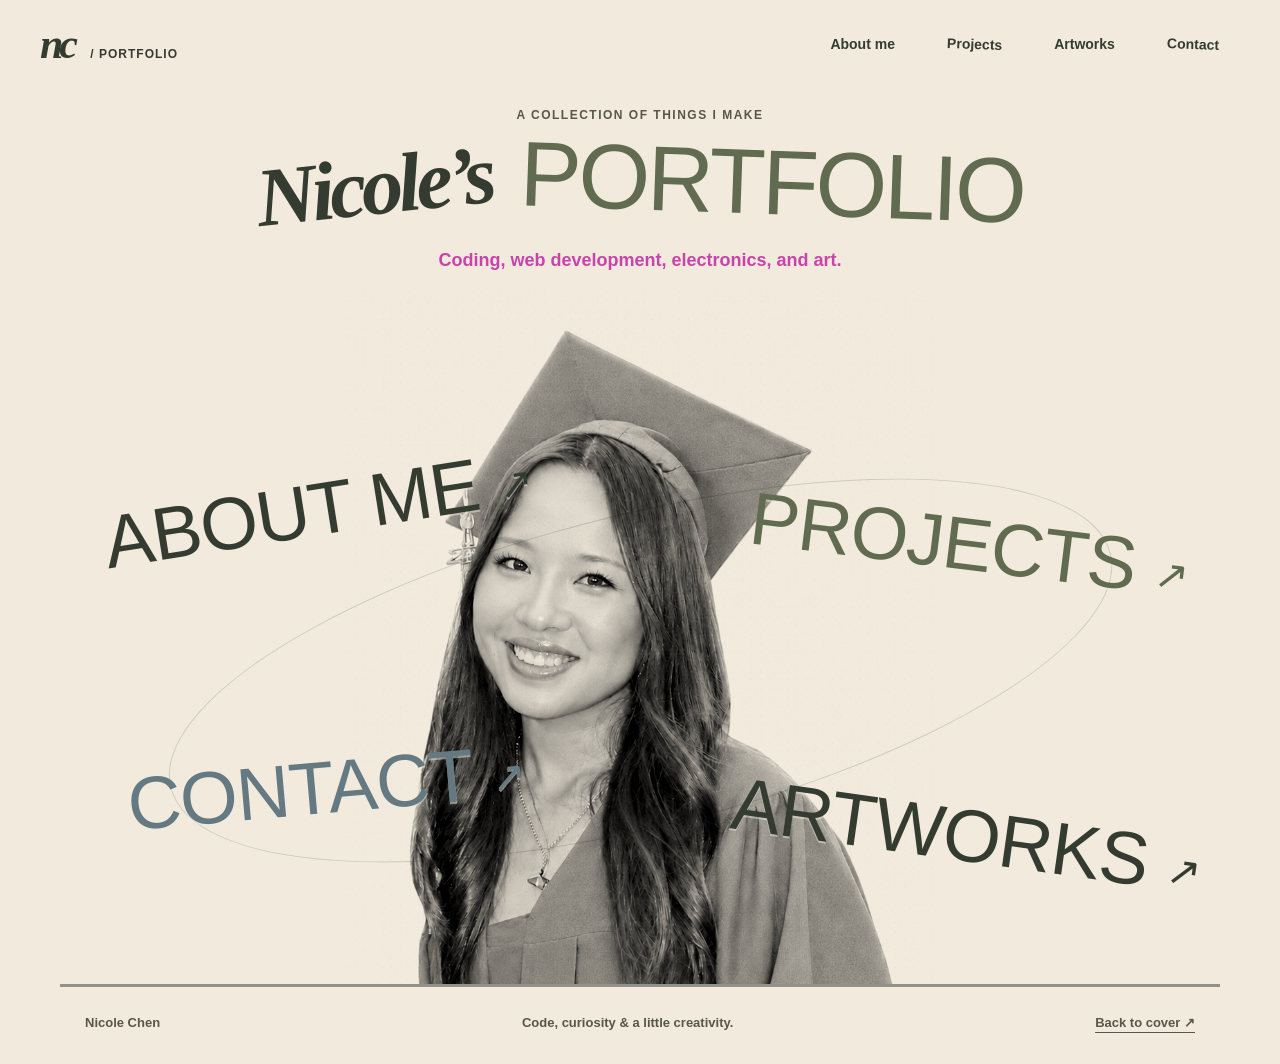
==== commit 92fd7793: "Format html files" ====
--- a/index.html
+++ b/index.html
@@ -1,3 +1,45 @@
 <!DOCTYPE html>
-<html lang="en"><head><meta charset="UTF-8"><meta name="viewport" content="width=device-width,initial-scale=1"><meta name="description" content="Nicole Chen's portfolio: coding, web development, electronics, and art."><title>Nicole's Portfolio — Nicole Chen</title><link rel="stylesheet" href="style.css"><script src="content.js" defer></script><script src="script.js" defer></script></head><body class="cover-page index-page"><a class="skip" href="#main">Skip to content</a><header><a class="brand" href="index.html">nc<span> / portfolio</span></a><nav aria-label="Main navigation"><a href="about.html" >About me</a><a href="projects.html" >Projects</a><a href="art.html" >Artworks</a><a href="contact.html" >Contact</a></nav></header><main id="main"><div class="cover-heading"><p class="eyebrow">A collection of things I make</p><h1><span class="title-name">Nicole’s</span> <span class="title-work">Portfolio</span></h1><p>Coding, web development, electronics, and art.</p></div><section class="portrait-stage" aria-label="Explore my portfolio"><div class="cover-photo"><div class="photo-placeholder portrait" data-photo="portrait" role="img" aria-label="A picture of me"><span>A picture of me<small>Photo coming soon</small></span></div></div><a class="folder-link about-tab" href="about.html"><small>01 / the person</small>About me <span>↗</span></a><a class="folder-link projects-tab" href="projects.html"><small>02 / the experiments</small>Projects <span>↗</span></a><a class="folder-link contact-tab" href="contact.html"><small>04 / say hello</small>Contact <span>↗</span></a><a class="folder-link art-tab" href="art.html"><small>03 / the creative side</small>Artworks <span>↗</span></a></section></main><footer><span>Nicole Chen</span><span>Code, curiosity & a little creativity.</span><a href="index.html">Back to cover ↗</a></footer><dialog id="lightbox" aria-labelledby="lightbox-title"><button class="close" aria-label="Close artwork">Close ×</button><img id="lightbox-image" alt=""><h2 id="lightbox-title"></h2><p id="lightbox-caption"></p></dialog></body></html>
+<html lang="en">
 
+<head>
+  <meta charset="UTF-8">
+  <meta name="viewport" content="width=device-width,initial-scale=1">
+  <meta name="description" content="Nicole Chen's portfolio: coding, web development, electronics, and art.">
+  <title>Nicole's Portfolio — Nicole Chen</title>
+  <link rel="stylesheet" href="style.css">
+  <script src="content.js" defer></script>
+  <script src="script.js" defer></script>
+</head>
+
+<body class="cover-page index-page"><a class="skip" href="#main">Skip to content</a>
+  <header><a class="brand" href="index.html">nc<span> / portfolio</span></a>
+    <nav aria-label="Main navigation"><a href="about.html">About me</a><a href="projects.html">Projects</a><a
+        href="art.html">Artworks</a><a href="contact.html">Contact</a></nav>
+  </header>
+  <main id="main">
+    <div class="cover-heading">
+      <p class="eyebrow">A collection of things I make</p>
+      <h1><span class="title-name">Nicole’s</span> <span class="title-work">Portfolio</span></h1>
+      <p class="fancy">Coding, web development, electronics, and art.</p>
+    </div>
+    <section class="portrait-stage" aria-label="Explore my portfolio">
+      <div class="cover-photo">
+        <div class="photo-placeholder portrait" data-photo="portrait" role="img" aria-label="A picture of me"><span>A
+            picture of me<small>Photo coming soon</small></span></div>
+      </div><a class="folder-link about-tab" href="about.html"><small>01 / the person</small>About me
+        <span>↗</span></a><a class="folder-link projects-tab" href="projects.html"><small>02 / the
+          experiments</small>Projects <span>↗</span></a><a class="folder-link contact-tab" href="contact.html"><small>04
+          / say hello</small>Contact <span>↗</span></a><a class="folder-link art-tab" href="art.html"><small>03 / the
+          creative side</small>Artworks <span>↗</span></a>
+    </section>
+  </main>
+  <footer><span>Nicole Chen</span><span>Code, curiosity & a little creativity.</span><a href="index.html">Back to cover
+      ↗</a></footer>
+  <dialog id="lightbox" aria-labelledby="lightbox-title"><button class="close" aria-label="Close artwork">Close
+      ×</button><img id="lightbox-image" alt="">
+    <h2 id="lightbox-title"></h2>
+    <p id="lightbox-caption"></p>
+  </dialog>
+</body>
+
+</html>
--- a/style.css
+++ b/style.css
@@ -66,6 +66,13 @@
   left: calc(50% - 90px); bottom: -25px;
   border-bottom: 4px solid var(--blue); border-radius: 50%; transform: rotate(-4deg);
 }
+
+.fancy{
+  font-size: large;
+  color: #c42aa5e0;
+  text-shadow: rgba(22, 202, 76, 0.733);
+}
+
 .folder {
   max-width: 1040px; height: 590px;
   border: 3px solid var(--ink);
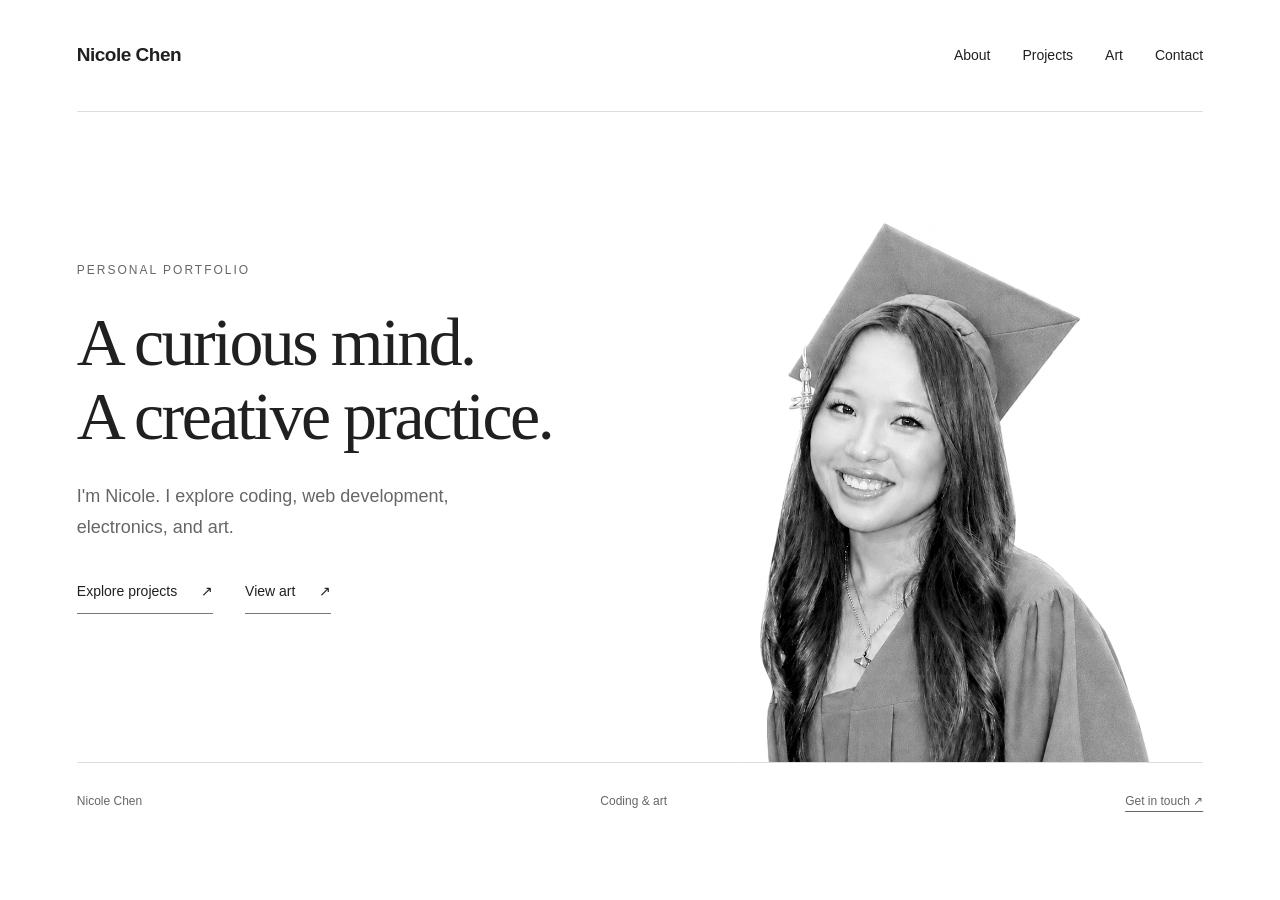
==== commit 7d3c7d57: "Changed portfolio style Changed style from fun to minimalistic and professional" ====
--- a/index.html
+++ b/index.html
@@ -1,45 +1,29 @@
 <!DOCTYPE html>
 <html lang="en">
-
 <head>
   <meta charset="UTF-8">
-  <meta name="viewport" content="width=device-width,initial-scale=1">
-  <meta name="description" content="Nicole Chen's portfolio: coding, web development, electronics, and art.">
-  <title>Nicole's Portfolio — Nicole Chen</title>
+  <meta name="viewport" content="width=device-width, initial-scale=1">
+  <meta name="description" content="Nicole Chen — coding, web development, electronics, and art.">
+  <title>Portfolio — Nicole Chen</title>
   <link rel="stylesheet" href="style.css">
   <script src="content.js" defer></script>
   <script src="script.js" defer></script>
 </head>
-
-<body class="cover-page index-page"><a class="skip" href="#main">Skip to content</a>
-  <header><a class="brand" href="index.html">nc<span> / portfolio</span></a>
-    <nav aria-label="Main navigation"><a href="about.html">About me</a><a href="projects.html">Projects</a><a
-        href="art.html">Artworks</a><a href="contact.html">Contact</a></nav>
+<body class="index-page">
+  <a class="skip" href="#main">Skip to content</a>
+  <header class="site-header">
+    <a class="wordmark" href="index.html">Nicole Chen</a>
+    <nav aria-label="Main navigation"><a href="about.html">About</a><a href="projects.html">Projects</a><a href="art.html">Art</a><a href="contact.html">Contact</a></nav>
   </header>
-  <main id="main">
-    <div class="cover-heading">
-      <p class="eyebrow">A collection of things I make</p>
-      <h1><span class="title-name">Nicole’s</span> <span class="title-work">Portfolio</span></h1>
-      <p class="fancy">Coding, web development, electronics, and art.</p>
-    </div>
-    <section class="portrait-stage" aria-label="Explore my portfolio">
-      <div class="cover-photo">
-        <div class="photo-placeholder portrait" data-photo="portrait" role="img" aria-label="A picture of me"><span>A
-            picture of me<small>Photo coming soon</small></span></div>
-      </div><a class="folder-link about-tab" href="about.html"><small>01 / the person</small>About me
-        <span>↗</span></a><a class="folder-link projects-tab" href="projects.html"><small>02 / the
-          experiments</small>Projects <span>↗</span></a><a class="folder-link contact-tab" href="contact.html"><small>04
-          / say hello</small>Contact <span>↗</span></a><a class="folder-link art-tab" href="art.html"><small>03 / the
-          creative side</small>Artworks <span>↗</span></a>
-    </section>
-  </main>
-  <footer><span>Nicole Chen</span><span>Code, curiosity & a little creativity.</span><a href="index.html">Back to cover
-      ↗</a></footer>
-  <dialog id="lightbox" aria-labelledby="lightbox-title"><button class="close" aria-label="Close artwork">Close
-      ×</button><img id="lightbox-image" alt="">
-    <h2 id="lightbox-title"></h2>
-    <p id="lightbox-caption"></p>
+  <main id="main"><section class="cover" aria-labelledby="cover-title">
+  <div class="cover-copy"><p class="eyebrow">Personal portfolio</p><h1 id="cover-title">A curious mind.<br>A creative practice.</h1><p class="intro">I'm Nicole. I explore coding, web development, electronics, and art.</p><div class="cover-links"><a href="projects.html">Explore projects <span>↗</span></a><a href="art.html">View art <span>↗</span></a></div></div>
+  <div class="cover-portrait"><img src="images/nicole-grey.png" alt="Nicole wearing her graduation cap and gown" fetchpriority="high"></div>
+</section></main>
+  <footer><span>Nicole Chen</span><span>Coding &amp; art</span><a href="mailto:nicolechen8@outlook.com">Get in touch ↗</a></footer>
+  <dialog id="lightbox" aria-labelledby="lightbox-title">
+    <button class="close" aria-label="Close artwork">Close ×</button>
+    <img id="lightbox-image" alt="">
+    <h2 id="lightbox-title"></h2><p id="lightbox-caption"></p>
   </dialog>
 </body>
-
 </html>
--- a/style.css
+++ b/style.css
@@ -1,479 +1,107 @@
-/* Shared colors: edit these to change the whole portfolio. */
-:root{--paper:#fbfaf6;--ink:#344b4b;--muted:#63726b;--green:#cedbd0;--border:#a3b2a5;--folder:#e9e5da;--hand:'Segoe Print','Bradley Hand','Comic Sans MS',cursive}
-*{box-sizing:border-box}html{scroll-behavior:smooth}body{margin:0;background:var(--paper);color:var(--ink);font:16px/1.7 'Segoe UI',Arial,sans-serif}a{color:inherit;text-underline-offset:5px}button{font:inherit;cursor:pointer}img{max-width:100%;display:block}[hidden]{display:none!important}:focus-visible{outline:3px solid #37684a;outline-offset:6px}h1,h2,p{margin-top:0}h1{font-family:var(--hand);font-size:clamp(40px,5.5vw,70px);font-weight:400;line-height:1.3;letter-spacing:-2px;margin-bottom:14px}h2{font-weight:500;font-size:25px;line-height:1.4}p{color:var(--muted)}header{max-width:1240px;margin:auto;min-height:90px;padding:20px 40px;display:flex;align-items:center;justify-content:space-between;gap:24px}.brand{font-family:Georgia,serif;font-size:29px;text-decoration:none}.brand span{font:12px 'Segoe UI',sans-serif;letter-spacing:2px;text-transform:uppercase;margin-left:12px}nav{display:flex;gap:30px;flex-wrap:wrap}nav a{font-size:14px;text-decoration:none}nav a:hover,nav a[aria-current]{text-decoration:underline;text-decoration-thickness:2px}.cover-heading{text-align:center;margin:34px 20px 68px}.eyebrow{font-size:12px;text-transform:uppercase;letter-spacing:2px}.folder{isolation:isolate;position:relative;max-width:970px;height:535px;margin:0 auto 65px;background:var(--folder);border:1px solid var(--border);border-radius:5px 18px 14px 14px;box-shadow:0 14px 30px #344b4b0d}.folder-tab{position:absolute;left:-1px;top:-34px;height:34px;padding:5px 25px;background:var(--folder);border:1px solid var(--border);border-bottom:0;border-radius:12px 16px 0 0;font-size:12px;letter-spacing:1px}.folder-inner{position:absolute;inset:17px;border:1px solid #c5c7bb;border-radius:6px;z-index:-1}.cover-photo{position:absolute;width:35%;left:32.5%;top:42px;text-align:center;transform:rotate(-2deg)}.photo-placeholder{background:#efeee7;border:1px dashed #aab4a6;display:grid;place-items:center;text-align:center;overflow:hidden}.photo-placeholder>span{font-family:var(--hand);font-size:24px;color:#697a6c}.photo-placeholder small{display:block;font:12px 'Segoe UI',sans-serif;letter-spacing:1px;margin-top:8px}.photo-placeholder img{width:100%;height:100%;object-fit:cover;min-height:0}.portrait{height:350px;border-radius:46% 46% 4px 4px;background:#dce2d7}.signature{display:block;font-family:var(--hand);font-size:22px;margin-top:10px}.folder-link{position:absolute;width:25%;padding:20px 22px;background:var(--green);border:1px solid #95a99c;box-shadow:5px 9px 13px #496a4917;border-radius:2px 7px 3px 3px;text-decoration:none;font-family:var(--hand);font-size:31px;line-height:1.4;transition:transform .2s,box-shadow .2s}.folder-link small{display:block;font:12px 'Segoe UI',sans-serif;letter-spacing:.5px;margin-bottom:12px}.folder-link>span{font:21px 'Segoe UI',sans-serif;float:right}.about-tab{left:5%;top:90px;transform:rotate(-7deg)}.projects-tab{right:4%;top:65px;transform:rotate(6deg);background:#d2decd}.contact-tab{left:4%;bottom:75px;transform:rotate(-4deg);background:#dbe2d5}.art-tab{right:3%;bottom:85px;transform:rotate(7deg);background:#c3d4cb}.folder-link:hover{transform:rotate(0) translateY(-6px);box-shadow:5px 15px 18px #496a4925}.inside-page main{max-width:1120px;margin:45px auto 90px;padding:0 30px;min-height:60vh}.page-heading{margin-bottom:45px}.page-heading>p:last-child{max-width:640px}.about-layout{display:grid;grid-template-columns:.8fr 1.2fr;gap:70px}.about-portrait{height:650px;background:#e1e6dc}.about-copy{padding:8px 0}.handwriting{font-family:var(--hand);font-size:55px;font-weight:400;margin-bottom:18px}.intro{font-size:20px;line-height:1.9}.interests{display:flex;flex-wrap:wrap;gap:10px;margin:25px 0 35px}.interests span,.pill{border:1px solid #bdc8ba;padding:4px 12px;border-radius:30px;font-size:12px}.about-snapshot{height:240px;margin:25px 0;transform:rotate(1deg)}.text-link{font-size:14px;font-weight:600}.project-grid{display:grid;grid-template-columns:1fr 1fr;gap:30px}.project-card{text-decoration:none;background:#fff;border:1px solid #c9cec2;padding:12px;transition:transform .2s,box-shadow .2s}.project-card:hover{transform:translateY(-6px);box-shadow:0 14px 25px #344b4b12}.code-cover{min-height:270px;background:#dce4da;display:flex;flex-direction:column;align-items:center;justify-content:center;gap:18px}.code-cover>span{font:70px Georgia,serif}.code-cover small{font:13px monospace}.card-copy{padding:22px 12px}.card-copy h2{font-size:23px}.card-copy h2 span{float:right}.empty-project{border:1px dashed #b5c0b3;display:flex;flex-direction:column;align-items:center;justify-content:center;min-height:300px}.empty-project>span{font-size:50px;font-weight:200}.project-detail{display:grid;grid-template-columns:.8fr 1.2fr;gap:50px;align-items:start}.project-detail .code-cover{min-height:350px}.project-detail h2:not(:first-child){margin-top:30px}.back-link{display:inline-block;margin-bottom:30px}.button{display:inline-block;padding:12px 22px;background:var(--ink);color:white;border-radius:3px;text-decoration:none}.button:hover{background:#48634f}.art-grid{columns:3;column-gap:25px}.art-piece{break-inside:avoid;margin:0 0 25px}.art-piece a{display:block;border:1px solid #c7cfc1;background:white;padding:10px;transition:transform .2s}.art-piece a:hover{transform:translateY(-4px)}.art-piece img{width:100%;height:auto}.art-piece figcaption{padding:10px 3px;font-size:14px}.gallery-empty{min-height:350px;display:grid;align-content:center;justify-items:center;gap:20px;border-top:1px solid #dce0d6}.empty-frame{width:160px;height:190px;border:1px solid #bbc7b6;outline:8px solid #eeeee6;transform:rotate(-4deg)}.contact-grid{display:grid;grid-template-columns:1fr 1fr;gap:24px}.contact-card{border:1px solid #bbc7b6;background:#e6ebe1;padding:30px;text-decoration:none;transition:transform .2s}.contact-card:hover{transform:translateY(-5px)}.contact-symbol{display:block;font:30px Georgia,serif;margin-bottom:35px}.contact-card h2 span{float:right}.contact-card p{font-size:14px;overflow-wrap:anywhere;margin-bottom:0}footer{max-width:1160px;margin:auto;padding:25px 25px 30px;display:flex;justify-content:space-between;gap:20px;border-top:1px solid #d7ddd1;font-size:12px;color:var(--muted)}dialog{width:min(900px,92vw);max-height:92vh;border:1px solid #a6b8a3;background:var(--paper);color:var(--ink);padding:25px}dialog::backdrop{background:#263c38c9}dialog img{max-height:65vh;margin:auto;object-fit:contain}dialog h2{margin:20px 0 5px}.close{display:block;margin:0 0 20px auto;background:transparent;border:1px solid #a6b8a3;padding:7px 14px}.modal-open{overflow:hidden}.skip{position:fixed;left:15px;top:-100px;background:white;padding:10px;z-index:50}.skip:focus{top:10px}
-@media(max-width:1000px){.folder{margin-inline:30px}}
-@media(max-width:800px){header{padding:20px 24px;flex-direction:column;gap:15px}nav{gap:24px}.cover-heading{margin-top:25px}.folder{height:490px}.folder-link{font-size:24px;padding:17px 14px;width:29%}.cover-photo{width:32%;left:34%;top:80px}.portrait{height:280px}.about-tab,.contact-tab{left:3%}.art-tab,.projects-tab{right:3%}.signature{font-size:17px}.about-layout{gap:35px}.about-portrait{height:520px}.project-detail{grid-template-columns:1fr}.art-grid{columns:2}}
-@media(max-width:540px){h1{letter-spacing:-1px}nav{gap:20px}nav a{font-size:14px}.cover-heading{margin-bottom:60px}.cover-heading p{padding-inline:18px}.folder{height:auto;display:grid;grid-template-columns:1fr 1fr;gap:16px;padding:28px 20px 30px;margin-inline:20px}.cover-photo{position:relative;left:auto;top:auto;grid-column:1/-1;width:70%;margin:0 auto 10px}.portrait{height:240px}.folder-link{position:relative;inset:auto;width:100%;font-size:24px;padding:16px 12px}.folder-link>span{font-size:16px}.about-tab,.contact-tab{transform:rotate(-3deg)}.projects-tab,.art-tab{transform:rotate(3deg)}.inside-page main{padding:0 22px;margin-top:30px}.about-layout,.project-grid,.contact-grid{grid-template-columns:1fr}.about-portrait{height:340px}.about-snapshot{height:210px}.intro{font-size:18px}.art-grid{columns:1}.contact-symbol{margin-bottom:24px}footer{flex-wrap:wrap}footer span:nth-child(2){display:none}}
-@media(prefers-reduced-motion:reduce){html{scroll-behavior:auto}*{transition:none!important}}
-
-/* === ARTSY GREEN REDESIGN ===
-   Palette and display fonts live here. These system fonts work offline too.
-   Georgia bold italic gives the expressive serif; Impact gives the chunky type. */
+/* Minimal portfolio. Shared colours and spacing are defined here. */
 :root {
-  --paper: #F2EBDD;
-  --ink: #343B30;
-  --muted: #59564C;
-  --green: #BDC3A5;
-  --border: #606B50;
-  --folder: #D8CEBA;
-  --blue: #657982;
-  --display: Georgia, 'Times New Roman', serif;
-  --chunky: Impact, 'Arial Black', sans-serif;
+  --paper: #fff;
+  --ink: #202020;
+  --muted: #666;
+  --line: #dedede;
+  --serif: Georgia, 'Times New Roman', serif;
 }
-body {
-  background-color: var(--paper);
-  background-image: radial-gradient(#79715f10 .8px, transparent .8px);
-  background-size: 9px 9px;
-}
-h1 {
-  font-family: var(--display);
-  font-style: italic;
-  font-weight: 900;
-  font-size: clamp(58px, 8vw, 112px);
-  line-height: 1.03;
-  letter-spacing: -5px;
-}
-h2 { font-family: var(--display); font-weight: 900; }
-header { max-width: 1320px; padding-block: 25px; }
-.brand { font: italic 900 42px/.9 var(--display); letter-spacing: -4px; }
-.brand span { color: var(--ink); letter-spacing: 1px; font-weight: 800; }
-nav { gap: 10px; }
-nav a {
-  border: 2px solid var(--ink);
-  border-radius: 48% 45% 43% 48% / 50%;
-  padding: 7px 21px;
-  font-weight: 800;
-  background: var(--paper);
-  transition: transform .18s, background .18s;
-}
-nav a:nth-child(even) { transform: rotate(2deg); }
-nav a:hover, nav a[aria-current] { background: var(--ink); color: var(--paper); text-decoration: none; transform: rotate(-3deg); }
-.eyebrow { font-weight: 900; letter-spacing: 1.5px; }
-.cover-heading { position: relative; max-width: 1100px; margin: 30px auto 80px; padding: 0 28px; }
-.cover-heading h1 { display: flex; justify-content: center; align-items: baseline; flex-wrap: wrap; column-gap: 28px; }
-.title-name { font-size: clamp(64px, 9vw, 130px); transform: rotate(-6deg); }
-.title-work {
-  font: 400 clamp(64px, 10vw, 142px)/1 var(--chunky);
-  text-transform: uppercase;
-  letter-spacing: -3px;
-  color: var(--border);
-  transform: rotate(2deg);
-}
-.cover-heading > p:last-child { font-weight: 600; margin-top: 23px; }
-/* Curved rules are abstract accents, kept behind the readable content. */
-.cover-heading::after {
-  content: ''; position: absolute; width: 180px; height: 26px;
-  left: calc(50% - 90px); bottom: -25px;
-  border-bottom: 4px solid var(--blue); border-radius: 50%; transform: rotate(-4deg);
-}
-
-.fancy{
-  font-size: large;
-  color: #c42aa5e0;
-  text-shadow: rgba(22, 202, 76, 0.733);
-}
-
-.folder {
-  max-width: 1040px; height: 590px;
-  border: 3px solid var(--ink);
-  border-radius: 5% 4% 3% 6% / 3% 5% 4% 3%;
-  box-shadow: 10px 12px 0 var(--ink);
-  background-image: repeating-linear-gradient(0deg, transparent 0 45px, #fffaf02b 45px 46px);
-}
-.folder-tab {
-  top: -40px; left: 25px; height: 40px;
-  border: 3px solid var(--ink); border-bottom: 0;
-  padding: 9px 24px; background: var(--green); color: var(--ink);
-  border-radius: 22px 32px 0 0; font-weight: 800;
-}
-.folder-inner { inset: 22px; border: 2px dashed #8d927470; border-radius: 6% 2% 4% 5%; }
-.folder::before, .folder::after {
-  content: ''; position: absolute; pointer-events: none; z-index: -1;
-  width: 80%; height: 180px; left: 9%; top: 160px;
-  border: 3px solid var(--paper); border-radius: 50%; transform: rotate(-22deg);
-}
-.folder::after { width: 65%; left: 18%; top: 200px; transform: rotate(28deg); border-color: var(--green); }
-.cover-photo { top: 55px; width: 34%; left: 33%; padding: 13px 13px 20px; background: var(--paper); transform: rotate(-4deg); box-shadow: 5px 6px 0 #554e3e40; }
-.portrait { height: 360px; border-radius: 45% 48% 4px 4px; background: var(--green); border: 2px solid var(--ink); }
-.photo-placeholder > span { color: var(--ink); font: italic 900 27px/1.25 var(--display); padding: 18px; }
-.photo-placeholder small { font: 13px/1.6 'Segoe UI', sans-serif; }
-.signature { font: italic 900 26px/1.3 var(--display); margin-top: 17px; }
-.folder-link {
-  width: 27%; border: 2px solid var(--ink); color: var(--ink);
-  font: 400 clamp(28px, 3.4vw, 44px)/1.05 var(--chunky);
-  text-transform: uppercase; padding: 24px 20px;
-  box-shadow: 6px 7px 0 #554e3e55;
-  border-radius: 9% 4% 12% 5% / 7% 13% 6% 10%;
-}
-.folder-link small { font: 700 12px/1.4 'Segoe UI', sans-serif; text-transform: none; }
-.folder-link > span { float: none; display: inline-block; font-size: 25px; }
-.about-tab { left: 3%; top: 95px; background: var(--paper); transform: rotate(-10deg); }
-.projects-tab { right: 2%; top: 65px; background: var(--green); transform: rotate(8deg); }
-.contact-tab { left: 2%; bottom: 75px; background: var(--blue); color: white; transform: rotate(-6deg); }
-.art-tab { right: 2%; bottom: 85px; background: #fffef7; transform: rotate(10deg); }
-.folder-link:hover { transform: rotate(0) translateY(-7px); box-shadow: 8px 12px 0 var(--ink); }
-.inside-page main { margin-top: 50px; }
-.page-heading { position: relative; padding-bottom: 30px; margin-bottom: 55px; }
-.page-heading::after { content: ''; display: block; width: min(400px, 85%); height: 25px; border-bottom: 4px solid var(--blue); border-radius: 50%; transform: rotate(-3deg); }
-.page-heading h1 { margin-block: 16px 24px; }
-.about-layout { gap: 55px; }
-.about-portrait { background: var(--green); border: 10px solid #fffef7; outline: 2px solid var(--ink); transform: rotate(-3deg); box-shadow: 13px 15px 0 var(--blue); border-radius: 40% 43% 2% 2%; }
-.about-copy { padding: 20px 10px; }
-.handwriting { font: italic 900 90px/.95 var(--display); letter-spacing: -5px; transform: rotate(-5deg); margin-bottom: 35px; }
-.intro { color: var(--ink); }
-.interests { gap: 14px; }
-.interests span { font-size: 14px; font-weight: 800; background: var(--green); border: 2px solid var(--ink); padding: 7px 14px; transform: rotate(-3deg); }
-.interests span:nth-child(even) { background: var(--blue); color: white; transform: rotate(4deg); }
-.about-snapshot { background: #fffef7; border: 9px solid #fffef7; outline: 2px solid var(--ink); box-shadow: 7px 8px 0 var(--border); transform: rotate(3deg); margin-block: 40px; }
-.project-grid { gap: 40px; }
-.project-card { border: 2px solid var(--ink); padding: 14px; transform: rotate(-2deg); box-shadow: 8px 9px 0 var(--border); }
-.project-card:hover { transform: rotate(0) translateY(-5px); box-shadow: 9px 14px 0 var(--border); }
-.code-cover { background: var(--blue); color: white; border-radius: 40% 40% 3px 3px; min-height: 290px; }
-.code-cover > span { font: 900 90px/1 var(--display); }
-.card-copy h2 { font: 400 30px/1.1 var(--chunky); text-transform: uppercase; }
-.pill { background: var(--paper); border-color: var(--border); color: var(--ink); }
-.empty-project { border: 2px dashed var(--border); border-radius: 43% 48% 38% 45%; background: #c9c9b445; padding: 35px; text-align: center; }
-.empty-project h2 { font-style: italic; font-size: 36px; }
-.project-detail { gap: 45px; }
-.project-detail > div:last-child { background: #fffef7; padding: 28px; border: 2px solid var(--ink); box-shadow: 8px 8px 0 var(--green); }
-.button { border-radius: 50%; border: 2px solid var(--ink); padding: 14px 26px; font-weight: 800; }
-.contact-grid { gap: 35px; }
-.contact-card { background: var(--green); border: 2px solid var(--ink); border-radius: 8% 3% 10% 4%; box-shadow: 7px 8px 0 var(--ink); transform: rotate(-2deg); }
-.contact-card:nth-child(2) { background: var(--blue); color: white; transform: rotate(2deg); }
-.contact-card:nth-child(3) { background: var(--border); color: var(--paper); transform: rotate(2deg); }
-.contact-card:nth-child(4) { background: #fffef7; transform: rotate(-2deg); }
-.contact-card p { color: inherit; font-weight: 600; }
-.contact-card h2 { font: 400 42px/1.1 var(--chunky); text-transform: uppercase; }
-.contact-card:hover { transform: rotate(0) translateY(-6px); }
-.contact-symbol { font-weight: 900; }
-footer { border-top: 3px solid var(--ink); font-size: 13px; font-weight: 700; margin-top: 30px; }
-:focus-visible { outline: 4px solid var(--blue); outline-offset: 7px; }
-
-/* Artwork gets a quiet white room, with the same expressive typography. */
-.art-page { --paper: #fff; --ink: #222; --muted: #555; background: white; }
-.art-page .page-heading h1 { font-style: normal; font-family: var(--chunky); font-weight: 400; letter-spacing: -2px; }
-.art-page .page-heading::after { border-color: #222; height: 0; border-width: 1px; border-radius: 0; transform: none; width: 100%; }
-.art-page .gallery-empty { border: 0; }
-.art-page .empty-frame { border-color: #bbb; outline-color: #f4f4f4; }
-.art-page .art-piece a { padding: 0; border: 0; background: white; }
-.art-page .art-piece figcaption { color: #555; font-weight: 400; }
-.art-page footer { border-width: 1px; }
-.art-page dialog { background: white; border-color: #bbb; }
-.art-page dialog::backdrop { background: #000b; }
-.art-page .close { border-color: #999; }
-
-@media (max-width: 800px) {
-  h1 { font-size: clamp(55px, 10vw, 88px); letter-spacing: -3px; }
-  header { padding: 24px; }
-  nav { justify-content: center; gap: 8px; }
-  nav a { padding: 6px 14px; }
-  .cover-heading { margin-bottom: 75px; }
-  .cover-heading h1 { column-gap: 15px; }
-  .folder { height: 520px; }
-  .cover-photo { top: 65px; }
-  .portrait { height: 300px; }
-  .folder-link { width: 28%; padding: 20px 12px; font-size: 30px; }
-  .signature { font-size: 21px; }
-  .about-layout { gap: 35px; }
-  .handwriting { font-size: 70px; }
-}
-@media (max-width: 540px) {
-  .cover-heading h1 { display: block; }
-  .title-name, .title-work { display: block; }
-  .title-name { font-size: 68px; margin-bottom: 8px; }
-  .title-work { font-size: clamp(55px, 15vw, 80px); letter-spacing: -2px; }
-  .folder { height: auto; margin-inline: 18px; padding: 28px 17px; gap: 22px 14px; box-shadow: 6px 8px 0 var(--ink); }
-  .folder-tab { left: 12px; padding-inline: 14px; font-size: 12px; }
-  .cover-photo { top: auto; left: auto; width: 82%; margin-bottom: 10px; }
-  .portrait { height: 260px; }
-  .folder-link { width: 100%; inset: auto; padding: 17px 10px; font-size: clamp(22px, 6vw, 30px); }
-  .folder-link small { font-size: 12px; }
-  .folder-link > span { font-size: 19px; }
-  .about-tab, .contact-tab { transform: rotate(-4deg); }
-  .projects-tab, .art-tab { transform: rotate(4deg); }
-  .about-portrait { margin: 0 8px 20px; }
-  .about-copy { padding-inline: 0; }
-  .project-card { margin-inline: 5px; }
-  .contact-card { margin-inline: 4px; }
-  .page-heading { margin-bottom: 35px; }
-  .project-detail > div:last-child { padding: 22px; }
+* { box-sizing: border-box; }
+body { margin: 0; background: var(--paper); color: var(--ink); font: 16px/1.7 Arial, sans-serif; }
+a { color: inherit; text-underline-offset: 6px; }
+a, button { -webkit-tap-highlight-color: transparent; }
+:focus-visible { outline: 2px solid #333; outline-offset: 6px; }
+[hidden] { display: none !important; }
+img { display: block; max-width: 100%; }
+h1, h2, p { margin-top: 0; }
+h1 { font: 400 clamp(46px, 5.6vw, 78px)/1.08 var(--serif); letter-spacing: -2.5px; margin-bottom: 28px; }
+h2 { font-size: 20px; font-weight: 400; line-height: 1.4; }
+p { color: var(--muted); }
+.site-header, main, footer { width: min(1180px, 88%); margin-inline: auto; }
+.site-header { min-height: 112px; display: flex; justify-content: space-between; align-items: center; gap: 30px; border-bottom: 1px solid var(--line); }
+.wordmark { font-size: 19px; font-weight: 600; text-decoration: none; letter-spacing: -.5px; }
+nav { display: flex; gap: 32px; }
+nav a { font-size: 14px; text-decoration: none; padding: 10px 0; }
+nav a:hover, nav a[aria-current] { text-decoration: underline; }
+main { min-height: 65vh; }
+.eyebrow { font-size: 12px; letter-spacing: 2px; text-transform: uppercase; margin-bottom: 26px; }
+.cover { display: grid; grid-template-columns: 1.1fr 1fr; align-items: center; gap: 35px; min-height: 650px; }
+.cover-copy { padding: 60px 0; }
+.cover h1 { font-size: clamp(44px, 5.3vw, 72px); }
+.intro { max-width: 400px; font-size: 18px; }
+.cover-links { display: flex; gap: 32px; flex-wrap: wrap; margin-top: 38px; }
+.cover-links a, .text-link { font-size: 14px; }
+.cover-links a { text-decoration: none; border-bottom: 1px solid #777; padding-bottom: 9px; }
+.cover-links a span { margin-left: 20px; display: inline-block; transition: transform .2s; }
+.cover-links a:hover span { transform: translate(3px,-3px); }
+.cover-portrait { position: relative; height: 580px; overflow: hidden; align-self: end; }
+.cover-portrait img { position: absolute; top: 12px; left: 50%; transform: translateX(-50%); width: auto; height: 175%; max-width: none; filter: grayscale(1) brightness(.82) contrast(1.6); }
+.page-heading { padding: 85px 0 55px; max-width: 850px; }
+.page-heading p:last-child { max-width: 560px; }
+.about-layout { display: grid; grid-template-columns: 1fr 2fr; gap: 80px; padding: 25px 0 90px; border-top: 1px solid var(--line); }
+.large-copy { font: 400 30px/1.5 var(--serif); color: var(--ink); }
+.interest-list { margin: 45px 0; }
+.interest-list > div { display: flex; gap: 30px; border-bottom: 1px solid var(--line); padding: 13px 0; }
+dt { color: #777; font-size: 12px; padding-top: 3px; } dd { margin: 0; }
+.project-grid { display: grid; grid-template-columns: 1fr 1fr; gap: 45px; margin-bottom: 90px; }
+.project-card { text-decoration: none; }
+.project-visual { min-height: 310px; background: #f3f3f1; display: flex; flex-direction: column; justify-content: center; align-items: center; gap: 25px; }
+.project-visual > span { font: 70px var(--serif); letter-spacing: -5px; }
+.project-visual small { font-size: 10px; letter-spacing: 2px; }
+.project-label { display: flex; justify-content: space-between; gap: 15px; padding-top: 22px; }
+.project-label h2 { margin-bottom: 8px; }
+.project-card p { font-size: 13px; }
+.project-card:hover h2 { text-decoration: underline; text-underline-offset: 5px; }
+.project-empty { border-top: 1px solid var(--line); padding-top: 25px; }
+.detail-layout { display: grid; grid-template-columns: 1fr 1fr; gap: 65px; margin-bottom: 90px; }
+.detail-layout h2:not(:first-child) { margin-top: 35px; }
+.project-portfolio-page main > .text-link { display: inline-block; margin-top: 40px; }
+.project-portfolio-page .page-heading { padding-top: 45px; }
+.gallery-heading { display: flex; align-items: flex-end; justify-content: space-between; gap: 40px; padding: 85px 0 55px; border-bottom: 1px solid var(--line); }
+.gallery-heading h1 { margin-bottom: 0; }
+.gallery-heading > p { font-size: 14px; margin-bottom: 8px; }
+/* Neutral gallery walls. Artwork retains its original colours and full proportions. */
+.art-grid { display: grid; grid-template-columns: 1fr 1fr; gap: 80px 70px; padding: 65px 0; }
+.art-grid:empty { display: none; }
+.art-piece { margin: 0; min-width: 0; }
+.art-piece a { min-height: 340px; display: flex; align-items: center; justify-content: center; padding: 30px; background: #fafafa; }
+.art-piece img { max-height: 480px; width: auto; height: auto; object-fit: contain; transition: opacity .2s; }
+.art-piece a:hover img { opacity: .85; }
+.art-piece figcaption { margin-top: 20px; font-size: 14px; }
+.gallery-empty { min-height: 360px; display: flex; justify-content: space-between; align-items: center; gap: 30px; }
+.gallery-index { font-size: 13px; color: #999; }
+.gallery-empty p { font: 24px var(--serif); color: #777; }
+.contact-list { max-width: 850px; margin-bottom: 110px; }
+.contact-list a { display: grid; grid-template-columns: 1fr 1.6fr auto; align-items: center; gap: 24px; padding: 25px 0; border-bottom: 1px solid var(--line); text-decoration: none; }
+.contact-list h2 { margin: 0; }
+.contact-list a > span { color: var(--muted); font-size: 14px; overflow-wrap: anywhere; }
+.contact-list a:hover h2 { text-decoration: underline; text-underline-offset: 5px; }
+footer { display: flex; justify-content: space-between; gap: 25px; padding: 28px 0; border-top: 1px solid var(--line); font-size: 12px; color: var(--muted); }
+dialog { width: min(1100px, 94vw); max-height: 94vh; padding: 28px; border: 0; background: white; color: var(--ink); }
+dialog::backdrop { background: #fffE; }
+dialog img { max-height: 70vh; max-width: 100%; margin: auto; object-fit: contain; }
+dialog h2 { margin: 25px 0 5px; } dialog p { font-size: 14px; }
+.close { display: block; margin: 0 0 25px auto; padding: 10px 5px; font: 14px Arial, sans-serif; color: var(--ink); border: 0; background: none; cursor: pointer; }
+.modal-open { overflow: hidden; }
+.skip { position: fixed; top: -100px; left: 15px; padding: 10px; background: white; z-index: 50; }
+.skip:focus { top: 10px; }
+@media (max-width: 760px) {
+  .site-header { flex-wrap: wrap; padding: 24px 0; gap: 15px; }
+  nav { gap: 22px; }
+  .cover { grid-template-columns: 1fr; gap: 0; }
+  .cover-copy { padding: 55px 0 15px; }
+  .cover-portrait { width: 100%; max-width: 440px; justify-self: center; height: 440px; }
+  .cover h1 { font-size: clamp(40px, 8vw, 60px); }
+  .page-heading { padding: 55px 0 35px; }
+  .about-layout, .detail-layout { grid-template-columns: 1fr; gap: 20px; }
+  .project-grid { grid-template-columns: 1fr; gap: 35px; }
+  .gallery-heading { padding-top: 55px; align-items: flex-start; flex-direction: column; gap: 15px; }
+  .art-grid { grid-template-columns: 1fr; gap: 55px; }
+  .art-piece a { min-height: 240px; padding: 20px; }
+  .contact-list a { grid-template-columns: 1fr auto; gap: 8px; }
+  .contact-list a > span:nth-child(2) { grid-column: 1; grid-row: 2; }
+  .contact-list a > span:last-child { grid-column: 2; grid-row: 1 / 3; }
+  footer { flex-wrap: wrap; }
+  footer > span:nth-child(2) { display: none; }
 }
 @media (prefers-reduced-motion: reduce) { * { transition: none !important; } }
-
-
-/* Scanned paper surfaces and an unframed portrait cutout. */
-.folder, .folder-tab, .folder-link, .contact-card, .project-card,
-.about-snapshot, .project-detail > div:last-child {
-  background-image: url('images/paper-grain.png');
-  background-size: 620px;
-  background-blend-mode: multiply;
-  border-color: #929087;
-  border-width: 1px;
-  box-shadow: 2px 5px 9px #514b3626, 0 1px 2px #514b3620;
-}
-.folder { border-radius: 9px 17px 12px 8px; box-shadow: 3px 12px 20px #514b3626, inset 0 1px 2px #fff9; }
-.folder-tab { border-radius: 16px 25px 0 0; width: 225px; }
-.folder-inner { border: 0; box-shadow: inset 0 -2px 4px #76695018; }
-.folder::before, .folder::after { display: none; }
-.folder-link { border-radius: 2px 5px 1px 3px; }
-.folder-link:hover, .contact-card:hover, .project-card:hover { box-shadow: 3px 10px 15px #514b3633; }
-.cover-photo { background: transparent; padding: 0; box-shadow: none; transform: none; top: 20px; bottom: 0; width: 40%; left: 30%; }
-.portrait, .about-portrait { background: transparent; border: 0; outline: 0; border-radius: 0; box-shadow: none; transform: none; height: 100%; }
-.cover-photo .portrait img, .about-portrait img { object-fit: contain; object-position: center bottom; }
-.about-portrait { height: 650px; }
-.folder-link { z-index: 2; }
-nav a, footer, .interests span, .button { border-color: #929087; }
-.art-page .art-piece a { background-image: none; box-shadow: none; }
-@media (max-width: 540px) {
-  .folder { box-shadow: 3px 9px 15px #514b3626; }
-  .cover-photo { width: 90%; left: auto; top: auto; bottom: auto; height: 360px; }
-  .about-portrait { height: 450px; }
-}
-
-/* White in the portrait blends into the paper, leaving the grey cutout visible. */
-.cover-photo, .about-portrait { mix-blend-mode: multiply; }
-
-/* Collage accents are decorative only: they never capture clicks or keyboard focus. */
-.collage-decoration {
-  position: absolute;
-  pointer-events: none;
-  user-select: none;
-  mix-blend-mode: multiply;
-  width: 330px;
-  height: auto;
-}
-.scraps-upper { top: -58px; left: 12px; width: 265px; transform: rotate(-18deg); z-index: 1; }
-.scraps-portrait { bottom: -30px; left: 22%; width: 56%; transform: rotate(7deg); z-index: 3; }
-/* Plain text links, nestled next to the portrait. */
-.folder-link, .folder-link:hover, .folder-link:focus-visible {
-  background: none;
-  border: 0;
-  box-shadow: none;
-  border-radius: 0;
-  color: var(--ink);
-}
-.folder-link {
-  width: auto;
-  max-width: 31%;
-  padding: 12px 5px;
-  z-index: 4;
-  transition: transform .2s, color .2s;
-  text-shadow: 0 1px 0 #f2ebdd80;
-}
-.folder-link:hover { color: #596c73; transform: rotate(0) translateY(-5px) scale(1.06); }
-.folder-link small { display: none; }
-.about-tab { left: 13%; top: 185px; transform: rotate(-10deg); }
-.projects-tab { right: 11%; top: 205px; transform: rotate(8deg); }
-.contact-tab { left: 14%; bottom: 155px; transform: rotate(-7deg); }
-.art-tab { right: 10%; bottom: 145px; transform: rotate(9deg); }
-nav a, nav a:hover, nav a[aria-current], .button, .button:hover {
-  background: none;
-  border: 0;
-  box-shadow: none;
-  border-radius: 0;
-  color: var(--ink);
-}
-nav a { transition: transform .2s; }
-nav a:hover, nav a[aria-current] { text-decoration: underline; text-underline-offset: 6px; }
-.button { padding-left: 0; padding-right: 0; text-decoration: underline; transition: transform .2s; }
-.button:hover { transform: translateY(-3px); }
-.inside-page main { position: relative; padding-bottom: 90px; }
-.scraps-heading { right: 0; top: -55px; width: 260px; transform: rotate(12deg); z-index: -1; opacity: .8; }
-.page-heading { isolation: isolate; }
-.page-heading h1, .page-heading p { position: relative; z-index: 1; }
-.scraps-bottom { right: 30px; bottom: -45px; width: 290px; transform: rotate(-8deg); }
-.about-page .scraps-bottom { right: auto; left: 8%; width: 360px; bottom: -15px; }
-.art-page main { padding-bottom: 0; }
-@media (max-width: 800px) {
-  .about-tab { left: 8%; top: 165px; }
-  .projects-tab { right: 7%; top: 185px; }
-  .contact-tab { left: 9%; bottom: 145px; }
-  .art-tab { right: 7%; bottom: 125px; }
-  .scraps-upper { width: 220px; }
-  .scraps-heading { width: 190px; opacity: .5; }
-}
-@media (max-width: 540px) {
-  .folder { display: block; height: 570px; padding: 35px 15px 20px; }
-  .cover-photo { position: absolute; left: 20%; top: 55px; width: 60%; height: 430px; margin: 0; }
-  .folder-link { position: absolute; max-width: 43%; font-size: clamp(23px, 6vw, 30px); }
-  .about-tab { left: 4%; top: 190px; }
-  .projects-tab { right: 3%; top: 220px; }
-  .contact-tab { left: 5%; bottom: 170px; }
-  .art-tab { right: 3%; bottom: 140px; }
-  .scraps-upper { width: 180px; top: -35px; left: 0; }
-  .scraps-portrait { width: 90%; left: 5%; bottom: -10px; }
-  .scraps-heading { width: 155px; top: -35px; opacity: .35; }
-  .scraps-bottom, .about-page .scraps-bottom { width: 230px; left: auto; right: 10px; bottom: -25px; }
-}
-@media (prefers-reduced-motion: reduce) { .folder-link, nav a, .button { transition: none; } }
-
-/* Plain folder and larger cover portrait. Crop in the layout, preserving the photo file. */
-.folder, .folder-tab {
-  background-image: none;
-  background-blend-mode: normal;
-  background-color: var(--folder);
-}
-.collage-decoration { display: none; }
-.cover-photo {
-  top: 8px;
-  bottom: 0;
-  left: 21%;
-  width: 58%;
-  height: auto;
-  overflow: hidden;
-}
-.cover-photo .portrait { position: relative; height: 100%; overflow: hidden; }
-.cover-photo .portrait img {
-  position: absolute;
-  top: 0;
-  left: 0;
-  width: 100%;
-  height: auto;
-  max-width: none;
-  object-fit: initial;
-}
-.inside-page main { padding-bottom: 0; }
-@media (max-width: 800px) and (min-width: 541px) {
-  .cover-photo { left: 15%; width: 70%; }
-}
-@media (max-width: 540px) {
-  .cover-photo { top: 10px; bottom: 0; left: 6%; width: 88%; height: auto; }
-}
-
-/* Centre the cover cutout and show a little more of the portrait. */
-.cover-photo { left: 50%; width: 52%; transform: translateX(-50%); }
-@media (max-width: 800px) and (min-width: 541px) {
-  .cover-photo { left: 50%; width: 62%; }
-}
-@media (max-width: 540px) {
-  .cover-photo { left: 50%; width: 78%; }
-}
-
-/* Keep the cap-to-upper-torso crop consistent across screen sizes. */
-.cover-photo {
-  top: 10px;
-  bottom: 0;
-  left: 50%;
-  width: 100%;
-  height: auto;
-  transform: translateX(-50%);
-  pointer-events: none;
-}
-.cover-photo .portrait img {
-  top: 0;
-  left: 50%;
-  width: auto;
-  height: 185%;
-  max-width: none;
-  transform: translateX(-50%);
-}
-
-/* Open portrait composition: no folder, frame, or paper surface. */
-.index-page .cover-heading { margin: 15px auto 5px; }
-.index-page .cover-heading .eyebrow { margin-bottom: 12px; }
-.index-page .title-name { font-size: clamp(52px, 6.5vw, 90px); }
-.index-page .title-work { font-size: clamp(58px, 7.2vw, 100px); }
-.index-page .cover-heading > p:last-child { margin-top: 15px; }
-.index-page .cover-heading::after { display: none; }
-.portrait-stage {
-  position: relative;
-  isolation: isolate;
-  width: min(1240px, 100%);
-  height: 690px;
-  margin: 0 auto;
-}
-/* A quiet oval accent connects the floating type without enclosing the portrait. */
-.portrait-stage::before {
-  content: '';
-  position: absolute;
-  pointer-events: none;
-  width: 78%;
-  height: 45%;
-  left: 11%;
-  top: 32%;
-  border: 1px solid #929b8a66;
-  border-radius: 50%;
-  transform: rotate(-14deg);
-  z-index: -1;
-}
-.portrait-stage .cover-photo { top: 0; bottom: 0; }
-.portrait-stage .portrait img { height: 185%; }
-.portrait-stage .folder-link {
-  max-width: none;
-  font-size: clamp(40px, 5.8vw, 78px);
-  letter-spacing: -1px;
-  line-height: 1.05;
-  padding: 12px 8px;
-  text-shadow: 0 2px 0 #f2ebdd80;
-}
-.portrait-stage .folder-link > span { font-size: .55em; vertical-align: middle; }
-.portrait-stage .about-tab { left: 6%; top: 24%; transform: rotate(-9deg); }
-.portrait-stage .projects-tab { right: 5%; top: 29%; transform: rotate(7deg); color: #606b50; }
-.portrait-stage .contact-tab { left: 8%; bottom: 21%; transform: rotate(-5deg); color: #657982; }
-.portrait-stage .art-tab { right: 4%; bottom: 14%; transform: rotate(8deg); }
-.portrait-stage .folder-link:hover { transform: rotate(0) translateY(-6px) scale(1.04); color: #596c73; }
-.index-page footer { margin-top: 0; }
-@media (max-width: 800px) {
-  .portrait-stage { height: 600px; }
-  .portrait-stage .folder-link { font-size: clamp(35px, 6.4vw, 54px); }
-  .portrait-stage .about-tab { left: 3%; }
-  .portrait-stage .projects-tab { right: 2%; }
-  .portrait-stage .contact-tab { left: 3%; }
-  .portrait-stage .art-tab { right: 2%; }
-}
-@media (max-width: 540px) {
-  .index-page .cover-heading h1 { display: flex; gap: 12px; }
-  .index-page .title-name { font-size: 44px; margin: 0; }
-  .index-page .title-work { font-size: 46px; letter-spacing: -1px; }
-  .index-page .cover-heading { padding: 0 15px; }
-  .portrait-stage { height: 540px; overflow: hidden; }
-  .portrait-stage .portrait img { height: 170%; }
-  .portrait-stage .folder-link { font-size: clamp(29px, 8vw, 43px); letter-spacing: -.5px; }
-  .portrait-stage .about-tab { top: 29%; left: 1%; }
-  .portrait-stage .projects-tab { top: 41%; right: 1%; }
-  .portrait-stage .contact-tab { bottom: 22%; left: 1%; }
-  .portrait-stage .art-tab { bottom: 10%; right: 1%; }
-}
-
-/* Blend against the page itself, rather than an isolated transparent layer. */
-.portrait-stage { isolation: auto; }
-.portrait-stage::before { z-index: 0; }
-.portrait-stage .cover-photo { z-index: 1; mix-blend-mode: multiply; }
-/* Darken midtones while keeping white at white, so the background still blends away. */
-.cover-photo .portrait img, .about-portrait img {
-  filter: grayscale(1) brightness(.82) contrast(1.6);
-}
-
-/* About photo keeps its original colour and full composition. */
-.about-colour-photo {
-  height: auto;
-  align-self: start;
-  mix-blend-mode: normal;
-}
-.about-colour-photo img {
-  display: block;
-  width: 100%;
-  height: auto;
-  filter: none;
-  object-fit: contain;
-}
-
-/* Small original Polaroids under the About portrait, with their existing borders. */
-.about-photo-column { min-width: 0; }
-.polaroid-pair {
-  display: flex;
-  justify-content: center;
-  align-items: flex-start;
-  gap: 18px;
-  margin: 32px 10px 15px;
-}
-.polaroid-pair img {
-  width: min(38%, 135px);
-  height: auto;
-  box-shadow: 2px 5px 10px #514b3626;
-  transform: rotate(-8deg);
-}
-.polaroid-pair img + img { transform: rotate(7deg); margin-top: 15px; }
-/* Show the whole group photo so people at the edges aren't cropped out. */
-.about-snapshot { height: auto; min-height: 0; }
-.about-snapshot img { width: 100%; height: auto; object-fit: contain; }
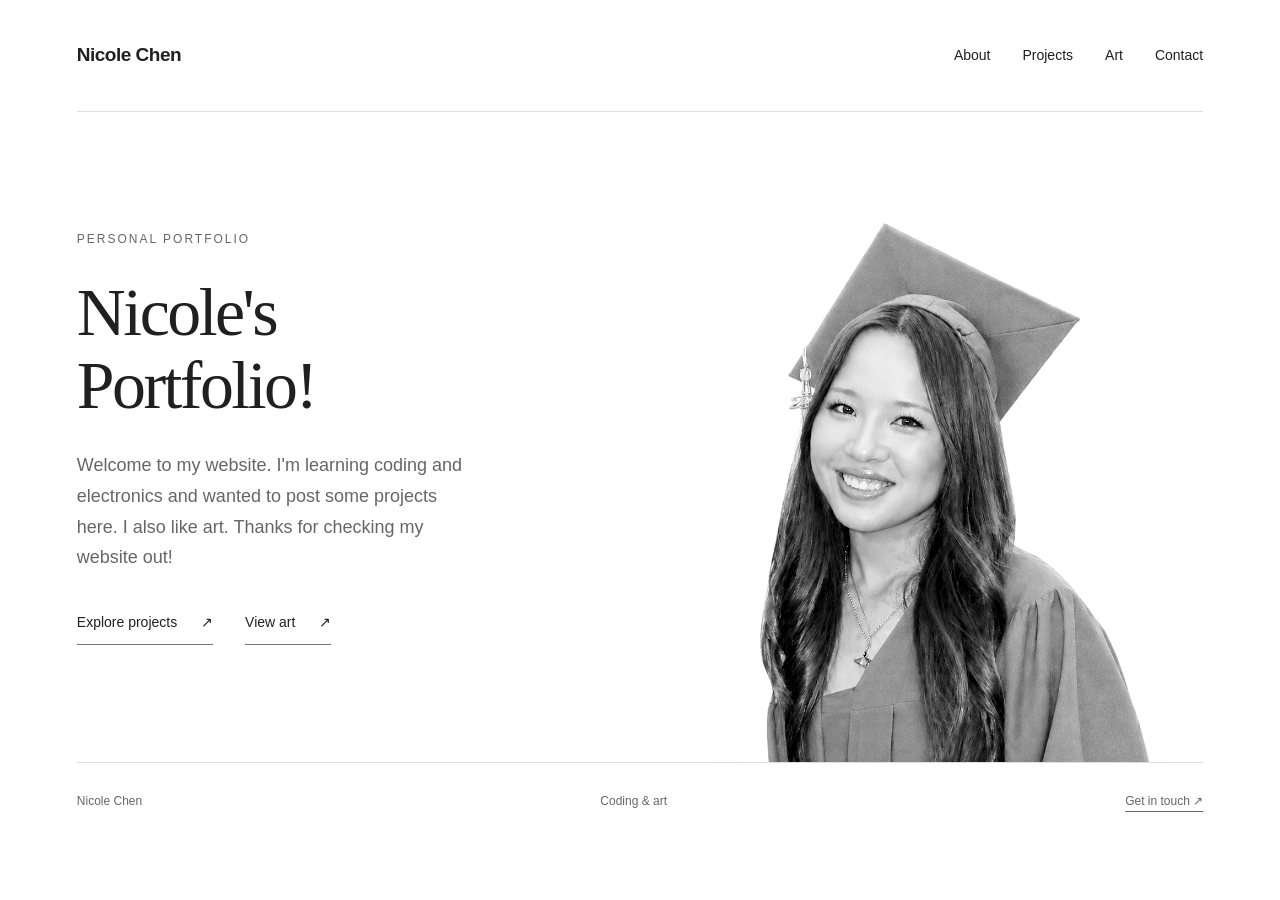
==== commit f0f63990: "Changed bio for cover page" ====
--- a/index.html
+++ b/index.html
@@ -16,7 +16,7 @@
     <nav aria-label="Main navigation"><a href="about.html">About</a><a href="projects.html">Projects</a><a href="art.html">Art</a><a href="contact.html">Contact</a></nav>
   </header>
   <main id="main"><section class="cover" aria-labelledby="cover-title">
-  <div class="cover-copy"><p class="eyebrow">Personal portfolio</p><h1 id="cover-title">A curious mind.<br>A creative practice.</h1><p class="intro">I'm Nicole. I explore coding, web development, electronics, and art.</p><div class="cover-links"><a href="projects.html">Explore projects <span>↗</span></a><a href="art.html">View art <span>↗</span></a></div></div>
+  <div class="cover-copy"><p class="eyebrow">Personal portfolio</p><h1 id="cover-title">Nicole's<br>Portfolio!</h1><p class="intro">Welcome to my website. I'm learning coding and electronics and wanted to post some projects here. I also like art. Thanks for checking my website out! </p><div class="cover-links"><a href="projects.html">Explore projects <span>↗</span></a><a href="art.html">View art <span>↗</span></a></div></div>
   <div class="cover-portrait"><img src="images/nicole-grey.png" alt="Nicole wearing her graduation cap and gown" fetchpriority="high"></div>
 </section></main>
   <footer><span>Nicole Chen</span><span>Coding &amp; art</span><a href="mailto:nicolechen8@outlook.com">Get in touch ↗</a></footer>
